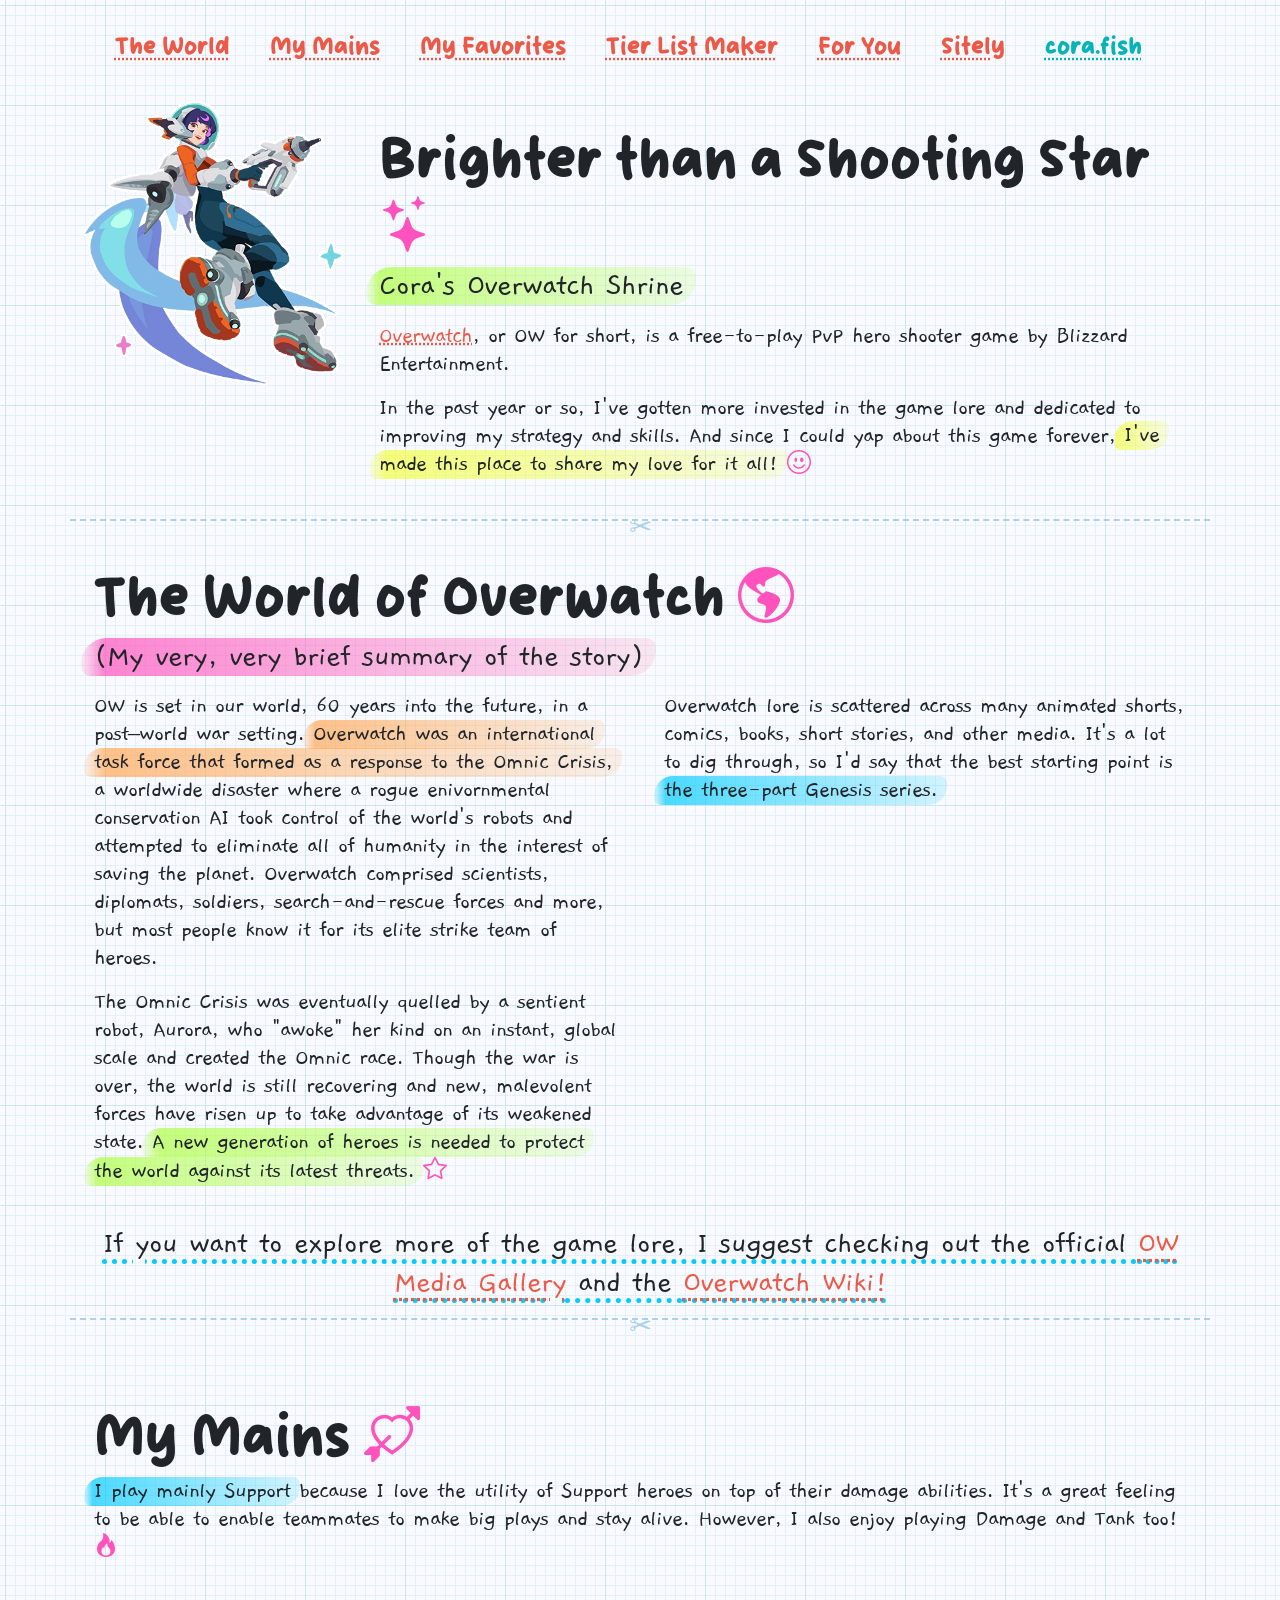
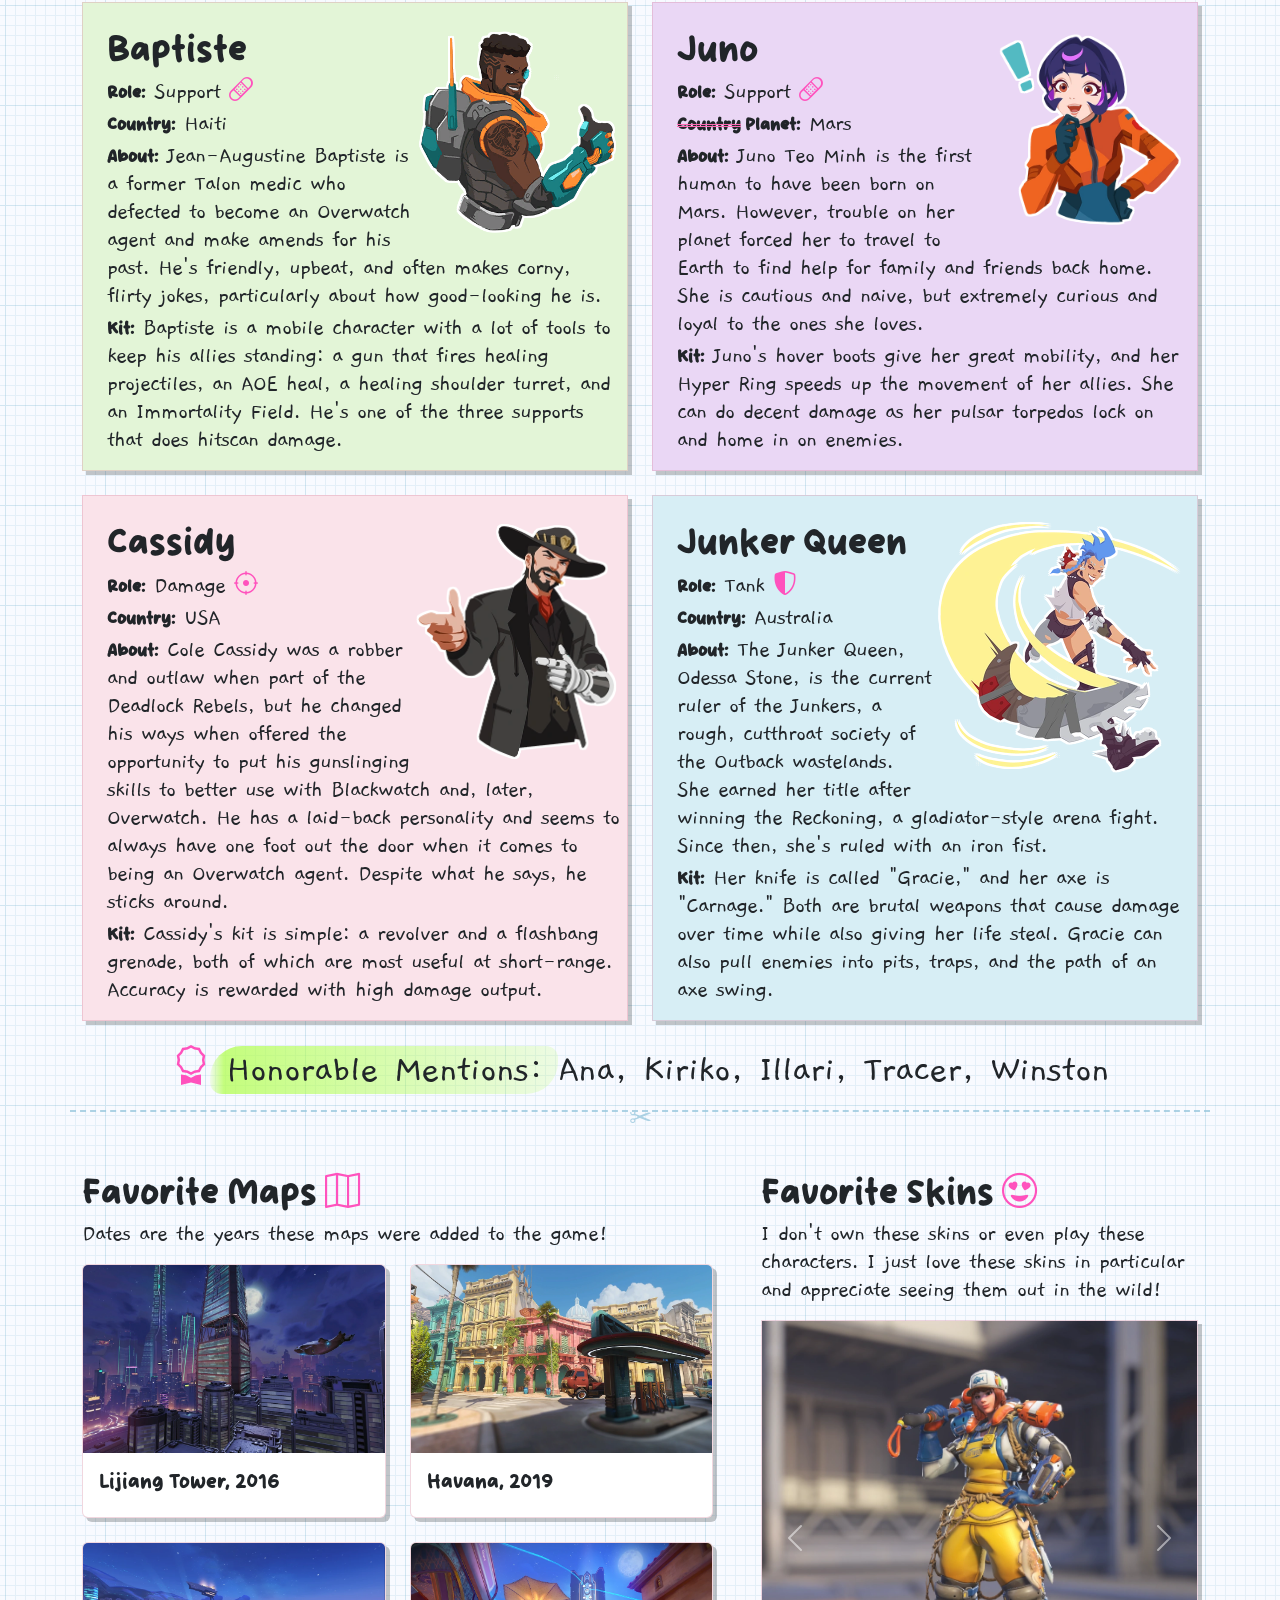
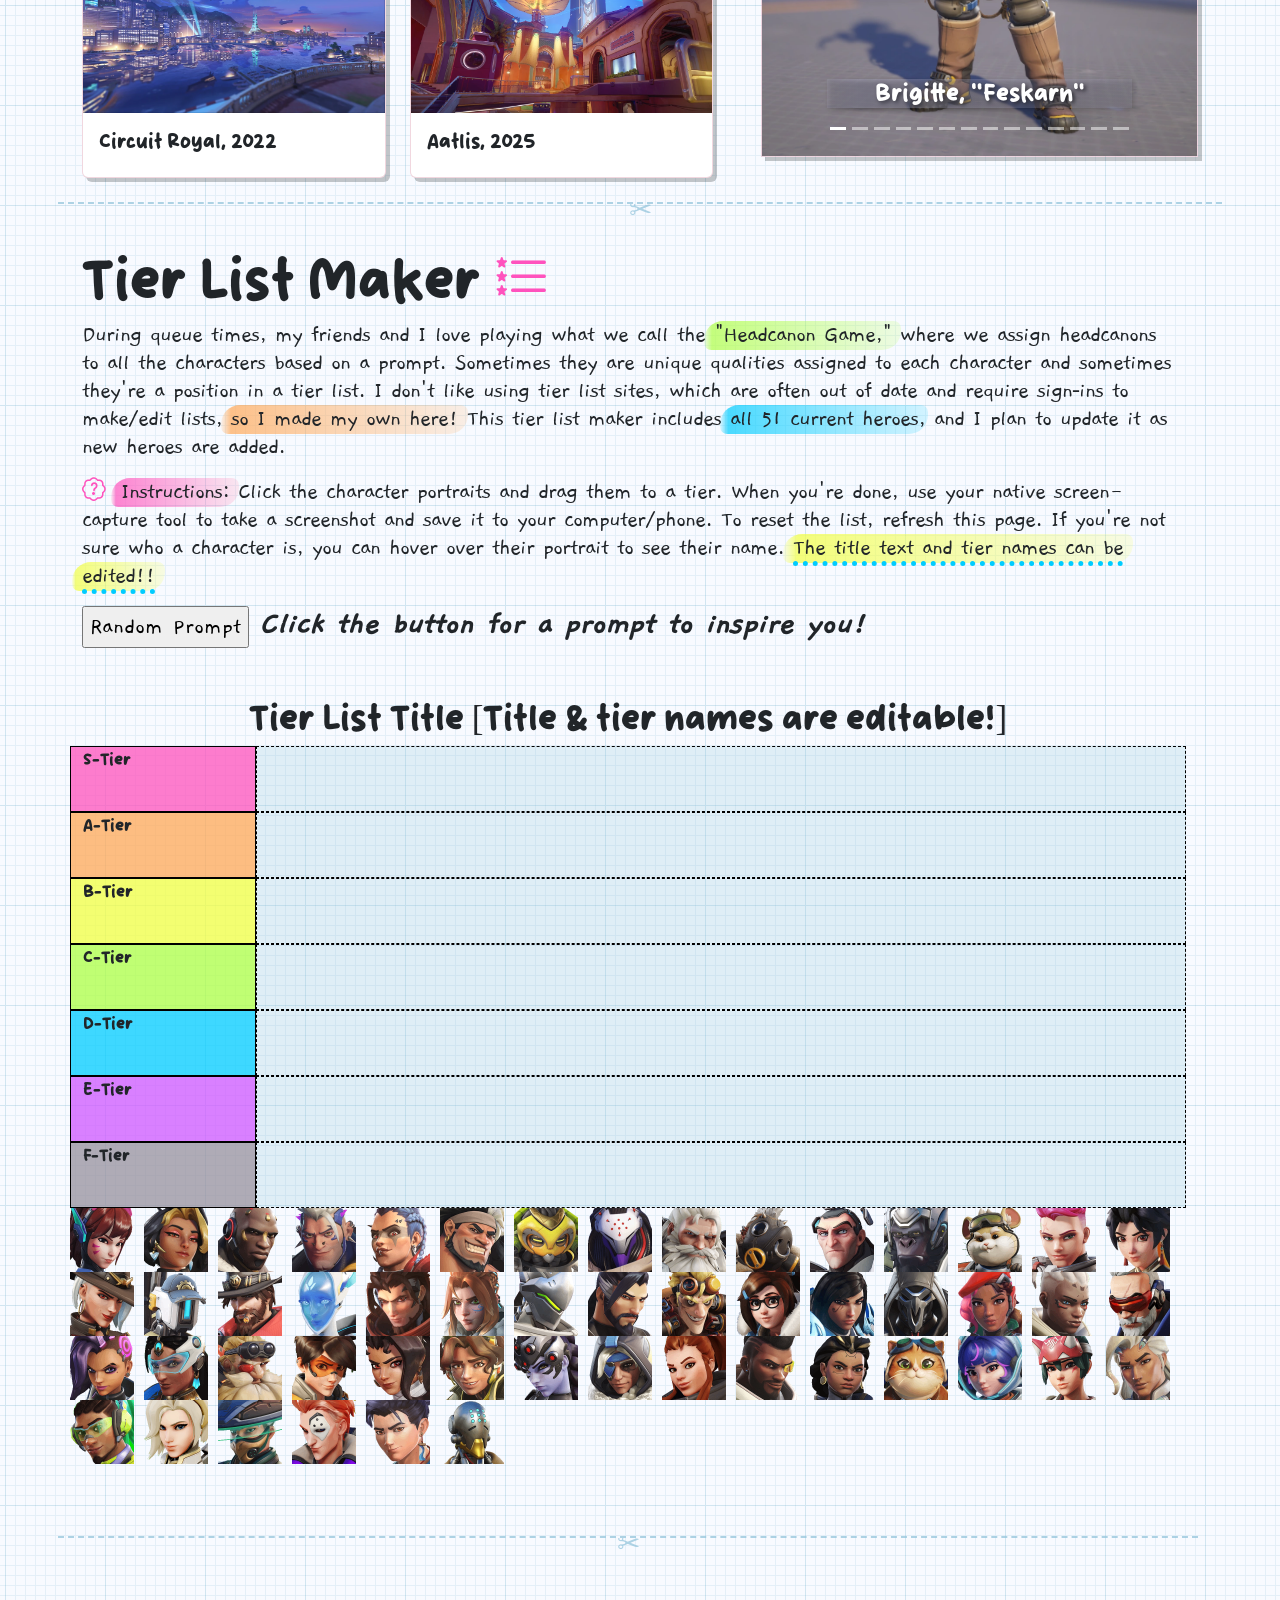
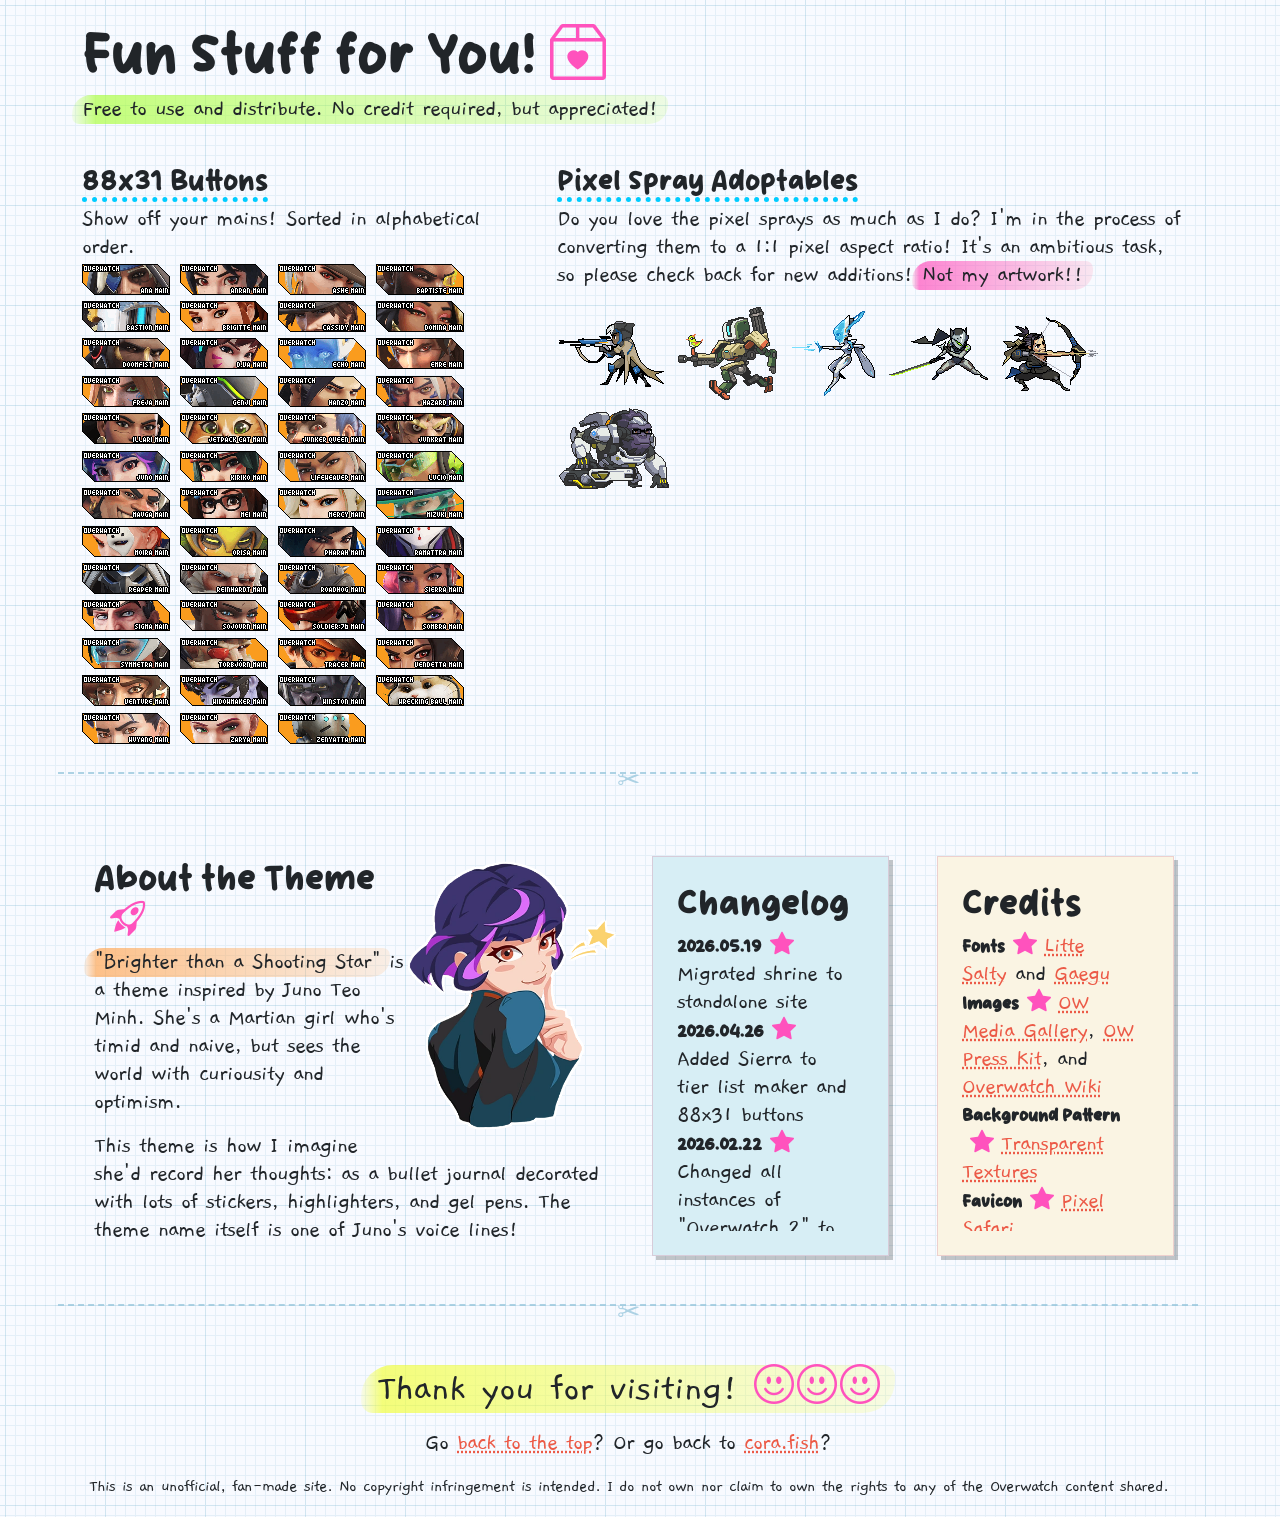
==== public/index.html @ 2030ff84 "connected to NeoCities" ====
<!DOCTYPE html>
<html lang="en" data-bs-theme="light">
  <head>
    <meta charset="UTF-8">
    <meta name="viewport" content="width=device-width, initial-scale=1.0">
    <title>heroes | an overwatch shrine</title>
    <meta property="og:title" content="heroes | an overwatch shrine">
    <meta property="og:type" content="website" />
    <meta property="og:image" content="images\pixelsafari_stars_shooting.gif">
    <meta property="og:url" content="https://heroes.cora.fish">
    <meta property="og:description" content="cora's overwatch shrine">
    <link rel="icon" type="image/x-icon" href="images\pixelsafari_stars_shooting.gif">
    <link href="https://cdn.jsdelivr.net/npm/bootstrap@5.3.8/dist/css/bootstrap.min.css" rel="stylesheet" integrity="sha384-sRIl4kxILFvY47J16cr9ZwB07vP4J8+LH7qKQnuqkuIAvNWLzeN8tE5YBujZqJLB" crossorigin="anonymous">
    <link href="style/style.css" rel="stylesheet">
    <link rel="stylesheet" href="https://cdn.jsdelivr.net/npm/bootstrap-icons@1.13.1/font/bootstrap-icons.min.css">
    <script src="https://cdn.jsdelivr.net/npm/bootstrap@5.0.2/dist/js/bootstrap.bundle.min.js"></script>
  </head>
  <body>
        <div class="container min-vh-100">
            <nav class="navbar navbar-expand-lg mt-3 mb-3">
                <div class="container">
                    <button class="navbar-toggler" type="button" data-bs-toggle="collapse" data-bs-target="#main-menu" aria-controls="main-menu" aria-expanded="false" aria-label="Toggle navigation">
                    <span class="navbar-toggler-icon"></span>
                    </button>
                    <div class="collapse navbar-collapse justify-content-center" id="main-menu">
                    <ul class="navbar-nav">
                        <li class="nav-item">
                        <a class="nav-link h3 me-4 pb-0" href="#world">The World</a>
                        </li>
                        <li class="nav-item">
                        <a class="nav-link h3 me-4 pb-0" href="#mains">My Mains</a>
                        </li>
                        <li class="nav-item">
                        <a class="nav-link h3 me-4 pb-0" href="#favorites">My Favorites</a>
                        </li>
                        <li class="nav-item">
                        <a class="nav-link h3 me-4 pb-0" href="#tierlists">Tier List Maker</a>
                        </li>
                        <li class="nav-item">
                        <a class="nav-link h3 me-4 pb-0" href="#for-you">For You</a>
                        </li>
                        <li class="nav-item">
                        <a class="nav-link h3 me-4 pb-0" href="#sitely">Sitely</a>
                        </li>
                        <li class="nav-item">
                        <a class="nav-link corafish h3 me-4 pb-0" href="https://cora.fish/">cora.fish</a>
                        </li>
                    </ul>
                    </div>
                </div>
            </nav>
            <!--START HEADER-->
<div class="row mt-4" id="home">
    <div class="col-lg-3 mb-4">
        <img src="images/Spray_Juno_Star_Glider.png" class="sticker img-fluid" loading="lazy">
    </div>
    <div class="col-lg-9 p-4">
        <h1>Brighter than a Shooting Star <i class="bi bi-stars"></i></h1>
        <p class="display-5"><mark class="mark-green">Cora's Overwatch Shrine</mark></p>
        <p><a href="https://overwatch.blizzard.com/en-us/">Overwatch</a>, or OW for short, is a free-to-play PvP hero shooter game by Blizzard Entertainment.</p>  
        <p>In the past year or so, I've gotten more invested in the game lore and dedicated to improving my strategy and skills. And since I could yap about this game forever, <mark class="mark-yellow">I've made this place to share my love for it all!</mark> <i class="bi bi-emoji-smile"></i></p>  
    </div>
    <hr class="opacity-75 mb-0">
</div>
<!--END HEADER-->
<!--START WORLDBUILDING-->
<div class="row" id="world">
    <div class="col mt-0 mb-0 ps-4 pe-4">
        <h1>The World of Overwatch <i class="bi bi-globe-americas"></i></h1>
        <p class="display-5"><mark class="mark-pink">(My very, very brief summary of the story)</mark></p>
    </div>
</div>
<div class="row">
    <div class="col-lg-6 mt-0 mb-4 ps-4 pe-4">
        <p>OW is set in our world, 60 years into the future, in a post&ndash;world war setting. <mark class="mark-orange">Overwatch was an international task force that formed as a response to the Omnic Crisis,</mark> a worldwide disaster where a rogue enivornmental conservation AI took control of the world's robots and attempted to eliminate all of humanity in the interest of saving the planet. Overwatch comprised scientists, diplomats, soldiers, search-and-rescue forces and more, but most people know it for its elite strike team of heroes.</p>
        <p>The Omnic Crisis was eventually quelled by a sentient robot, Aurora, who "awoke" her kind on an instant, global scale and created the Omnic race. Though the war is over, the world is still recovering and new, malevolent forces have risen up to take advantage of its weakened state. <mark class="mark-green">A new generation of heroes is needed to protect the world against its latest threats.</mark> <i class="bi bi-star"></i></p>
    </div>
    <div class="col-lg-6 mt-0 mb-4 ps-4 pe-4">
        <p>Overwatch lore is scattered across many animated shorts, comics, books, short stories, and other media. It's a lot to dig through, so I'd say that the best starting point is <mark class="mark-blue">the three-part Genesis series.</mark></p>
        <div class="ratio ratio-16x9">
        <iframe src="https://www.youtube.com/embed/a1rtqzDttrQ?si=wLhhvjJYKk1_24FN" title="YouTube video player" frameborder="0" allow="accelerometer; autoplay; clipboard-write; encrypted-media; gyroscope; picture-in-picture; web-share" referrerpolicy="strict-origin-when-cross-origin" allowfullscreen></iframe>
        </div>
    </div>
    <p class="display-5 text-center"><u>If you want to explore more of the game lore, I suggest checking out the official <a href="https://overwatch.blizzard.com/en-us/media/">OW Media Gallery</a> and the <a href="https://overwatch.fandom.com/wiki/Overwatch_Wiki">Overwatch Wiki!</a></u></p>
    <hr class="opacity-75">
</div>
<!--END WORLDBUILDING-->
<!--START MAINS-->
<div class="row" id="mains">
    <div class="col mt-0 p-4">
        <h1>My Mains <i class="bi bi-arrow-through-heart"></i></h1>
        <p><mark class="mark-blue">I play mainly Support</mark> because I love the utility of Support heroes on top of their damage abilities. It's a great feeling to be able to enable teammates to make big plays and stay alive.  However, I also enjoy playing Damage and Tank too! <i class="bi bi-fire"></i></p>
    </div>
</div>
<div class="row">
    <div class="col-lg-6 mb-4">
        <div class="pt-4 ps-4 pe-2 bg-green papershadow h-100">
            <img src="images/Spray_Baptiste_Hey_There.png" class="sticker w-40 float-end" loading="lazy">
            <h2>Baptiste</h2>
            <p class="mb-1"><b>Role:</b> Support <i class="bi bi-bandaid"></i></p>
            <p class="mb-1"><b>Country:</b> Haiti</p>
            <p class="mb-1"><b>About:</b> Jean-Augustine Baptiste is a former Talon medic who defected to become an Overwatch agent and make amends for his past. He's friendly, upbeat, and often makes corny, flirty jokes, particularly about how good-looking he is.</p>
            <p><b>Kit:</b> Baptiste is a mobile character with a lot of tools to keep his allies standing: a gun that fires healing projectiles, an AOE heal, a healing shoulder turret, and an Immortality Field. He's one of the three supports that does hitscan damage.</p>
        </div>
    </div>
    <div class="col-lg-6 mb-4">
        <div class="pt-4 ps-4 pe-2 bg-purple papershadow h-100">
            <img src="images/Spray_Juno_Discovery.png" class="sticker w-40 float-end" loading="lazy">
            <h2>Juno</h2>
            <p class="mb-1"><b>Role:</b> Support <i class="bi bi-bandaid"></i></p>
            <p class="mb-1"><b><del style="text-decoration-style: double; text-decoration-color: hotpink;">Country</del> Planet:</b> Mars</p>
            <p class="mb-1"><b>About:</b> Juno Teo Minh is the first human to have been born on Mars. However, trouble on her planet forced her to travel to Earth to find help for family and friends back home. She is cautious and naive, but extremely curious and loyal to the ones she loves.</p>
            <p><b>Kit:</b> Juno's hover boots give her great mobility, and her Hyper Ring speeds up the movement of her allies. She can do decent damage as her pulsar torpedos lock on and home in on enemies.</p>
        </div>
    </div>
</div>
<div class="row">
    <div class="col-lg-6 mb-4">
        <div class="pt-4 ps-4 pe-2 bg-pink papershadow h-100">
            <img src="images/Spray_Cassidy_Bang_Bang.png" class="sticker w-40 float-end" loading="lazy">
            <h2>Cassidy</h2>
            <p class="mb-1"><b>Role:</b> Damage <i class="bi bi-crosshair"></i></p>
            <p class="mb-1"><b>Country:</b> USA</p>
            <p class="mb-1"><b>About:</b> Cole Cassidy was a robber and outlaw when part of the Deadlock Rebels, but he changed his ways when offered the opportunity to put his gunslinging skills to better use with Blackwatch and, later, Overwatch. He has a laid-back personality and seems to always have one foot out the door when it comes to being an Overwatch agent. Despite what he says, he sticks around.</p>
            <p><b>Kit:</b> Cassidy's kit is simple: a revolver and a flashbang grenade, both of which are most useful at short-range. Accuracy is rewarded with high damage output.</p>
        </div>
    </div>
    <div class="col-lg-6 mb-4">
        <div class="pt-4 ps-4 pe-2 bg-blue papershadow h-100">
            <img src="images/Spray_Junker_Queen_Jagged_Blade.png" class="sticker w-50 float-end" loading="lazy">
            <h2>Junker Queen</h2>
            <p class="mb-1"><b>Role:</b> Tank <i class="bi bi-shield-shaded"></i></p>
            <p class="mb-1"><b>Country:</b> Australia</p>
            <p class="mb-1"><b>About:</b> The Junker Queen, Odessa Stone, is the current ruler of the Junkers, a rough, cutthroat society of the Outback wastelands. She earned her title after winning the Reckoning, a gladiator-style arena fight. Since then, she's ruled with an iron fist.</p>
            <p><b>Kit:</b> Her knife is called "Gracie," and her axe is "Carnage." Both are brutal weapons that cause damage over time while also giving her life steal. Gracie can also pull enemies into pits, traps, and the path of an axe swing.</p>
        </div>
    </div>
</div>
<div class="row">
    <p class="display-4 text-center"><i class="bi bi-award pe-3"></i><mark class="mark-green">Honorable Mentions:</mark> Ana, Kiriko, Illari, Tracer, Winston</p>
    <hr class="opacity-75">
</div>
<!--END MAINS-->
<!--START FAVORITES-->
<div class="row gx-5" id="favorites">
    <div class="col-lg-7 mb-4">
        <h2>Favorite Maps <i class="bi bi-map"></i></h2>
        <p>Dates are the years these maps were added to the game!</p>
        <div class="row row-cols-1 row-cols-md-2 g-4">
            <div class="col">
                <div class="card papershadow">
                <img src="images/Maps_Lijiang_Tower.webp" class="card-img-top" alt="Loading screen for Midtown map" loading="lazy">
                <div class="card-body">
                    <h5 class="card-title">Lijiang Tower, 2016</h5>
                </div>
                </div>
            </div>
            <div class="col">
                <div class="card papershadow">
                <img src="images/Maps_Havana.webp" class="card-img-top" alt="Loading screen for Havana map" loading="lazy">
                <div class="card-body">
                    <h5 class="card-title">Havana, 2019</h5>
                </div>
                </div>
            </div>
            <div class="col">
                <div class="card papershadow">
                <img src="images/Maps_Circuit_Royal.webp" class="card-img-top" alt="Loading screen for Circuit Royale map" loading="lazy">
                <div class="card-body">
                    <h5 class="card-title">Circuit Royal, 2022</h5>
                </div>
                </div>
            </div>
            <div class="col">
                <div class="card papershadow">
                <img src="images/Maps_Aatlis.webp" class="card-img-top" alt="Loading screen for Aatlis map" loading="lazy">
                <div class="card-body">
                    <h5 class="card-title">Aatlis, 2025</h5>
                </div>
                </div>
            </div>
        </div>
    </div>
    <div class="col-lg-5 mb-4">
        <h2>Favorite Skins <i class="bi bi-emoji-heart-eyes"></i></h2>
        <p>I don't own these skins or even play these characters. I just love these skins in particular and appreciate seeing them out in the wild!
        <div id="carouselExampleCaptions" class="carousel slide">
        <div class="carousel-indicators">
            <button type="button" data-bs-target="#carouselExampleCaptions" data-bs-slide-to="0" class="active" aria-current="true" aria-label="Slide 1"></button>
            <button type="button" data-bs-target="#carouselExampleCaptions" data-bs-slide-to="1" aria-label="Slide 2"></button>
            <button type="button" data-bs-target="#carouselExampleCaptions" data-bs-slide-to="2" aria-label="Slide 3"></button>
            <button type="button" data-bs-target="#carouselExampleCaptions" data-bs-slide-to="3" aria-label="Slide 4"></button>
            <button type="button" data-bs-target="#carouselExampleCaptions" data-bs-slide-to="4" aria-label="Slide 5"></button>
            <button type="button" data-bs-target="#carouselExampleCaptions" data-bs-slide-to="5" aria-label="Slide 6"></button>
            <button type="button" data-bs-target="#carouselExampleCaptions" data-bs-slide-to="6" aria-label="Slide 7"></button>
            <button type="button" data-bs-target="#carouselExampleCaptions" data-bs-slide-to="7" aria-label="Slide 8"></button>
            <button type="button" data-bs-target="#carouselExampleCaptions" data-bs-slide-to="8" aria-label="Slide 9"></button>
            <button type="button" data-bs-target="#carouselExampleCaptions" data-bs-slide-to="9" aria-label="Slide 10"></button>
            <button type="button" data-bs-target="#carouselExampleCaptions" data-bs-slide-to="10" aria-label="Slide 11"></button>
            <button type="button" data-bs-target="#carouselExampleCaptions" data-bs-slide-to="11" aria-label="Slide 12"></button>
            <button type="button" data-bs-target="#carouselExampleCaptions" data-bs-slide-to="12" aria-label="Slide 13"></button>
            <button type="button" data-bs-target="#carouselExampleCaptions" data-bs-slide-to="13" aria-label="Slide 14"></button>
        </div>
            <div class="carousel-inner">
                <div class="carousel-item active">
                <img src="images/Skin_Brigitte_Feskarn.webp" class="d-block w-100" loading="lazy">
                    <div class="carousel-caption d-none d-md-block">
                        <h4 class="tape text-shadow">Brigitte, "Feskarn"</h4>
                    </div>
                </div>
                <div class="carousel-item">
                    <img src="images/Skin_Mei_Cloudy_Day.webp" class="d-block w-100" loading="lazy">
                    <div class="carousel-caption d-none d-md-block">
                        <h4 class="tape text-shadow">Mei, "Cloudy Day"</h4>
                    </div>
                </div>
                <div class="carousel-item">
                    <img src="images/Skin_Ashe_Raijin.webp" class="d-block w-100" loading="lazy">
                    <div class="carousel-caption d-none d-md-block">
                        <h4 class="tape text-shadow">Ashe, "Raijin"</h4>
                    </div>
                </div>
                <div class="carousel-item">
                <img src="images/Skin_Baptiste_Funky.webp" class="d-block w-100" loading="lazy">
                    <div class="carousel-caption d-none d-md-block">
                        <h4 class="tape text-shadow">Baptiste, "Funky"</h4>
                    </div>
                </div>
                <div class="carousel-item">
                <img src="images/Skin_Hanzo_Kyogisha.webp" class="d-block w-100" loading="lazy">
                    <div class="carousel-caption d-none d-md-block">
                        <h4 class="tape text-shadow">Hanzo, "Kyogisha"</h4>
                    </div>
                </div>
                <div class="carousel-item">
                <img src="images/Skin_Bastion_Brick.webp" class="d-block w-100" loading="lazy">
                    <div class="carousel-caption d-none d-md-block">
                        <h4 class="tape text-shadow">Bastion, "Brick"</h4>
                    </div>
                </div>
                <div class="carousel-item">
                <img src="images/Skin_Junker_Queen_Mob_Boss.webp" class="d-block w-100" loading="lazy">
                    <div class="carousel-caption d-none d-md-block">
                        <h4 class="tape text-shadow">Junker Queen, "Mob Boss"</h4>
                    </div>
                </div>
                <div class="carousel-item">
                <img src="images/Skin_Doomfist_Funky.webp" class="d-block w-100" loading="lazy">
                    <div class="carousel-caption d-none d-md-block">
                        <h4 class="tape text-shadow">Doomfist, "Funky"</h4>
                    </div>
                </div>
                <div class="carousel-item">
                <img src="images/Skin_Moira_Glam.webp" class="d-block w-100" loading="lazy">
                    <div class="carousel-caption d-none d-md-block">
                        <h4 class="tape text-shadow">Moira, "Glam"</h4>
                    </div>
                </div>
                <div class="carousel-item">
                <img src="images/Skin_Orisa_Rubber_Ducky.webp" class="d-block w-100" loading="lazy">
                    <div class="carousel-caption d-none d-md-block">
                        <h4 class="tape text-shadow">Orisa, "Rubber Ducky"</h4>
                    </div>
                </div>
                <div class="carousel-item">
                <img src="images/Skin_Sombra_Ninja.webp" class="d-block w-100" loading="lazy">
                    <div class="carousel-caption d-none d-md-block">
                        <h4 class="tape text-shadow">Sombra, "Ninja"</h4>
                    </div>
                </div>
                <div class="carousel-item">
                <img src="images/Skin_Symmetra_Mermaid.webp" class="d-block w-100" loading="lazy">
                    <div class="carousel-caption d-none d-md-block">
                        <h4 class="tape text-shadow">Symmetra, "Mermaid"</h4>
                    </div>
                </div>
                <div class="carousel-item">
                <img src="images/Skin_Wrecking_Ball_Crustacean.webp" class="d-block w-100" loading="lazy">
                    <div class="carousel-caption d-none d-md-block">
                        <h4 class="tape text-shadow">Wrecking Ball, "Crustacean"</h4>
                    </div>
                </div>
                <div class="carousel-item">
                <img src="images/Skin_Tracer_Comic_Book.webp" class="d-block w-100" loading="lazy">
                    <div class="carousel-caption d-none d-md-block">
                        <h4 class="tape text-shadow">Tracer, "Comic Book"</h4>
                    </div>
                </div>
            </div>
            <button class="carousel-control-prev" type="button" data-bs-target="#carouselExampleCaptions" data-bs-slide="prev">
                <span class="carousel-control-prev-icon" aria-hidden="true"></span>
                <span class="visually-hidden">Previous</span>
            </button>
            <button class="carousel-control-next" type="button" data-bs-target="#carouselExampleCaptions" data-bs-slide="next">
                <span class="carousel-control-next-icon" aria-hidden="true"></span>
                <span class="visually-hidden">Next</span>
            </button>
            </div>
    </div>
<hr class="opacity-75 mb-0">
<!--END FAVORITES-->
<!--START TIER LISTS-->
<div class="row" id="tierlists">
    <div class="col mt-0 mb-4 ps-4 pe-4">
        <h1>Tier List Maker <i class="bi bi-list-stars"></i></h1>
        <p>During queue times, my friends and I love playing what we call the <mark class="mark-green">"Headcanon Game,"</mark> where we assign headcanons to all the characters based on a prompt. Sometimes they are unique qualities assigned to each character and sometimes they're a position in a tier list. I don't like using tier list sites, which are often out of date and require sign&#8209;ins to make/edit lists, <mark class="mark-orange">so I made my own here!</mark> This tier list maker includes <mark class="mark-blue">all 51 current heroes</mark>, and I plan to update it as new heroes are added.</p>
        <p><i class="bi bi-patch-question pe-3"></i><mark class="mark-pink">Instructions:</mark> Click the character portraits and drag them to a tier. When you're done, use your native screen-capture tool to take a screenshot and save it to your computer/phone. To reset the list, refresh this page. If you're not sure who a character is, you can hover over their portrait to see their name. <mark class="mark-yellow"><u>The title text and tier names can be edited!!</u></mark></p>
        <input type="button" id="btnPrompt" value="Random Prompt" onclick="GetValue();"/> <span class="display-5 fst-italic fw-bold" id="prompt">Click the button for a prompt to inspire you!</span>
        <script>
            function GetValue()
            {
                var myarray= new Array("Best Ultimate Abilities","Most Fun to Play","Least Fun to Play Against","Steepness of Learning Curve","Most Pleasant on a First Date","Most Enjoyable to Sit Next to on an Airplane","Level of Mario Kart Skill","How Well They Handle Spicy Food","Level of Cooking Skill","Level of Skill with Technology","Most Capable of Assembling IKEA Furniture","Amount of Thought Put into Your Birthday Gift","How Good of a Driver They Are","Where They Sit in the Car During a Road Trip","How Good of a Roommate They Would Be", "What Type of Bender Would They Be (i.e., in the Avatar: The Last Airbender universe)?");
                var random = myarray[Math.floor(Math.random() * myarray.length)];
            document.getElementById("prompt").innerHTML=random;
            }
        </script>
            <h2 class="text-center mt-5" contenteditable="true">Tier List Title [Title &amp; tier names are editable!]</h2>
            <div class="row">
                <div class="col-2 text-break tier-rank letter s" contenteditable="true">S-Tier<br></div>
                <div class="col tierlist" ondrop="drop(event)" ondragover="allowDrop(event)"></div>
            </div>
            <div class="row">
                <div class="col-2 text-break tier-rank letter a" contenteditable="true">A-Tier<br></div>
                <div class="col tierlist" ondrop="drop(event)" ondragover="allowDrop(event)"></div>
            </div>
            <div class="row">
                <div class="col-2 text-break tier-rank letter b" contenteditable="true">B-Tier<br></div>
                <div class="col tierlist" ondrop="drop(event)" ondragover="allowDrop(event)"></div>
            </div>
            <div class="row">
                <div class="col-2 text-break tier-rank letter c" contenteditable="true">C-Tier<br></div>
                <div class="col tierlist" ondrop="drop(event)" ondragover="allowDrop(event)"></div>
            </div>
            <div class="row">
                <div class="col-2 text-break tier-rank letter d" contenteditable="true">D-Tier<br></div>
                <div class="col tierlist" ondrop="drop(event)" ondragover="allowDrop(event)"></div>
            </div>
            <div class="row">
                <div class="col-2 text-break tier-rank letter e" contenteditable="true">E-Tier<br></div>
                <div class="col tierlist" ondrop="drop(event)" ondragover="allowDrop(event)"></div>
            </div>
            <div class="row">
                <div class="col-2 text-break tier-rank letter f" contenteditable="true">F-Tier<br></div>
                <div class="col tierlist" ondrop="drop(event)" ondragover="allowDrop(event)"></div>
            </div>
            <div class="row">
                <div class="col deposit p-0" ondrop="drop(event)" ondragover="allowDrop(event)">
                        <img id="tier-Dva" src="images/Icon-D.Va.gif" title="D.Va" draggable="true" ondragstart="drag(event)" height="64px" loading="lazy">
                        <img id="tier-Domina" src="images/Icon-Domina-fix.gif" title="Domina" draggable="true" ondragstart="drag(event)" height="64px" loading="lazy">
                        <img id="tier-Doom" src="images/Icon-Doomfist.gif" title="Doomfist" draggable="true" ondragstart="drag(event)" height="64px" loading="lazy">
                        <img id="tier-Hazard" src="images/Icon-Hazard.gif" title="Hazard" draggable="true" ondragstart="drag(event)" height="64px" loading="lazy">
                        <img id="tier-JQ" src="images/Icon-Junker_Queen.gif" title="Junker Queen" draggable="true" ondragstart="drag(event)" height="64px" loading="lazy">
                        <img id="tier-Mauga" src="images/Icon-Mauga.gif"  title="Mauga" draggable="true" ondragstart="drag(event)" height="64px" loading="lazy">
                        <img id="tier-Orisa" src="images/Icon-Orisa.gif" title="Orisa" draggable="true" ondragstart="drag(event)" height="64px" loading="lazy">
                        <img id="tier-Ramattra" src="images/Icon-Ramattra.gif" title="Ramattra" draggable="true" ondragstart="drag(event)" height="64px" loading="lazy">
                        <img id="tier-Rein" src="images/Icon-Reinhardt.gif" title="Reinhardt" draggable="true" ondragstart="drag(event)" height="64px" loading="lazy">
                        <img id="tier-Roadhog" src="images/Icon-Roadhog.gif" title="Roadhog" draggable="true" ondragstart="drag(event)" height="64px" loading="lazy">
                        <img id="tier-Sigma" src="images/Icon-Sigma.gif" title="Sigma" draggable="true" ondragstart="drag(event)" height="64px" loading="lazy">
                        <img id="tier-Winston" src="images/Icon-Winston.gif" title="Winston" draggable="true" ondragstart="drag(event)" height="64px" loading="lazy">
                        <img id="tier-Wreckingball" src="images/Icon-Wrecking_Ball.gif" title="Wrecking Ball" draggable="true" ondragstart="drag(event)" height="64px" loading="lazy">
                        <img id="tier-Zarya" src="images/Icon-Zarya.gif" title="Zarya" draggable="true" ondragstart="drag(event)" height="64px" loading="lazy">
                        <img id="tier-Anran" src="images/Icon-Anran-fix.gif" title="Anran" draggable="true" ondragstart="drag(event)" height="64px" loading="lazy">
                        <img id="tier-Ashe" src="images/Icon-Ashe.gif" title="Ashe" draggable="true" ondragstart="drag(event)" height="64px" loading="lazy">
                        <img id="tier-Bastion" src="images/Icon-Bastion.gif" title="Bastion" draggable="true" ondragstart="drag(event)" height="64px" loading="lazy">
                        <img id="tier-Cassidy" src="images/Icon-Cassidy.gif" title="Cassidy" draggable="true" ondragstart="drag(event)" height="64px" loading="lazy">
                        <img id="tier-Echo" src="images/Icon-Echo.gif" title="Echo" draggable="true" ondragstart="drag(event)" height="64px" loading="lazy">
                        <img id="tier-Emre" src="images/Icon-Emre.gif" title="Emre" draggable="true" ondragstart="drag(event)" height="64px" loading="lazy">
                        <img id="tier-Freja" src="images/Icon-Freja.gif" title="Freja" draggable="true" ondragstart="drag(event)" height="64px" loading="lazy">
                        <img id="tier-Genji" src="images/Icon-Genji.gif" title="Genji" draggable="true" ondragstart="drag(event)" height="64px" loading="lazy">
                        <img id="tier-Hanzo" src="images/Icon-Hanzo.gif" title="Hanzo" draggable="true" ondragstart="drag(event)" height="64px" loading="lazy">
                        <img id="tier-Junkrat" src="images/Icon-Junkrat.gif" title="Junkrat" draggable="true" ondragstart="drag(event)" height="64px" loading="lazy">
                        <img id="tier-Mei" src="images/Icon-Mei.gif" title="Mei" draggable="true" ondragstart="drag(event)" height="64px" loading="lazy">
                        <img id="tier-Pharah" src="images/Icon-Pharah.gif" title="Pharah" draggable="true" ondragstart="drag(event)" height="64px" loading="lazy">
                        <img id="tier-Reaper" src="images/Icon-Reaper.gif" title="Reaper" draggable="true" ondragstart="drag(event)" height="64px" loading="lazy">
                        <img id="tier-Sierra" src="images/Icon-Sierra.gif" title="Sierra" draggable="true" ondragstart="drag(event)" height="64px" loading="lazy">
                        <img id="tier-Sojourn" src="images/Icon-Sojourn.gif" title="Sojourn" draggable="true" ondragstart="drag(event)" height="64px" loading="lazy">
                        <img id="tier-76" src="images/Icon-Soldier_76.gif" title="Soldier 76" draggable="true" ondragstart="drag(event)" height="64px" loading="lazy">
                        <img id="tier-Sombra" src="images/Icon-Sombra.gif" title="Sombra" draggable="true" ondragstart="drag(event)" height="64px" loading="lazy">
                        <img id="tier-Sym" src="images/Icon-Symmetra.gif" title="Symmetra" draggable="true" ondragstart="drag(event)" height="64px" loading="lazy">
                        <img id="tier-Torb" src="images/Icon-Torbjorn.gif" title="Torbj&ouml;rn" draggable="true" ondragstart="drag(event)" height="64px" loading="lazy">
                        <img id="tier-Tracer" src="images/Icon-Tracer.gif" title="Tracer" draggable="true" ondragstart="drag(event)" height="64px" loading="lazy">
                        <img id="tier-Vendetta" src="images/Icon-Vendetta.gif" title="Vendetta" draggable="true" ondragstart="drag(event)" height="64px" loading="lazy">
                        <img id="tier-Venture" src="images/Icon-Venture.gif" title="Venture" draggable="true" ondragstart="drag(event)" height="64px" loading="lazy">
                        <img id="tier-Widowmaker" src="images/Icon-Widowmaker.gif" title="Widowmaker" draggable="true" ondragstart="drag(event)" height="64px" loading="lazy">
                        <img id="tier-Ana" src="images/Icon-Ana.gif" title="Ana" draggable="true" ondragstart="drag(event)" height="64px" loading="lazy">
                        <img id="tier-Brig" src="images/Icon-Brigitte.gif" title="Brigitte" draggable="true" ondragstart="drag(event)" height="64px" loading="lazy">
                        <img id="tier-Bap" src="images/Icon-Baptiste.gif" title="Baptiste" draggable="true" ondragstart="drag(event)" height="64px" loading="lazy">
                        <img id="tier-Illari" src="images/Icon-Illari.gif" title="Illari" draggable="true" ondragstart="drag(event)" height="64px" loading="lazy">
                        <img id="tier-JetpackCat" src="images/Icon-Jetpack_Cat.gif" title="Jetpack Cat" draggable="true" ondragstart="drag(event)" height="64px" loading="lazy">
                        <img id="tier-Juno" src="images/Icon-Juno.gif" title="Juno" draggable="true" ondragstart="drag(event)" height="64px" loading="lazy">
                        <img id="tier-Kiriko" src="images/Icon-Kiriko.gif" title="Kiriko" draggable="true" ondragstart="drag(event)" height="64px" loading="lazy">
                        <img id="tier-LW" src="images/Icon-Lifeweaver.gif" title="Lifeweaver" draggable="true" ondragstart="drag(event)" height="64px" loading="lazy">
                        <img id="tier-Lucio" src="images/Icon-Lucio.gif" title="Lucio" draggable="true" ondragstart="drag(event)" height="64px" loading="lazy">
                        <img id="tier-Mercy" src="images/Icon-Mercy.gif" title="Mercy" draggable="true" ondragstart="drag(event)" height="64px" loading="lazy">
                        <img id="tier-Mizuki" src="images/Icon-Mizuki.gif" title="Mizuki" draggable="true" ondragstart="drag(event)" height="64px" loading="lazy">
                        <img id="tier-Moira" src="images/Icon-Moira.gif" title="Moira" draggable="true" ondragstart="drag(event)" height="64px" loading="lazy">
                        <img id="tier-Wuyang" src="images/Icon-Wuyang.gif" title="Wuyang" draggable="true" ondragstart="drag(event)" height="64px" loading="lazy">
                        <img id="tier-Zen" src="images/Icon-Zenyatta.gif" title="Zenyatta" draggable="true" ondragstart="drag(event)" height="64px" loading="lazy">
                    </div>
            </div>
	<script>
		function allowDrop(ev) {
			ev.preventDefault();
		}
		function drag(ev) {
			ev.dataTransfer.setData("text", ev.target.id);
		}
		function drop(ev) {
			ev.preventDefault();
			var data = ev.dataTransfer.getData("text");
			var target = ev.target;
			// Only append the dragged element if the target is the intended container
			if (target.classList.contains('tierlist') || target.classList.contains('deposit')) {
				target.appendChild(document.getElementById(data));
			}
		}
    </script>
</div>
    <hr class="opacity-75 mt-5">
</div>
<!--END TIER LISTS-->
<!--START FOR YOU-->
<div class="row" id="for-you">
    <div class="col mt-0 p-4">
        <h1>Fun Stuff for You! <i class="bi bi-box2-heart"></i></h1>
        <p><mark class="mark-green">Free to use and distribute. No credit required, but appreciated!</mark></p>
    </div>
</div>
<div class="row">
    <div class="col-lg-5 mb-4 ps-4">
        <h3><u>88x31 Buttons</u></h3>
        <p class="mb-0">Show off your mains! Sorted in alphabetical order.</p>
        <img src="images\88x31_OW_Main_Ana.gif" alt="Ana 88x31 button" class="mb-1" loading="lazy">
        <img src="images\88x31_OW_Main_Anran.gif" alt="Anran 88x31 button" class="mb-1" loading="lazy">
        <img src="images\88x31_OW_Main_Ashe.gif" alt="Ashe 88x31 button" class="mb-1" loading="lazy">
        <img src="images\88x31_OW_Main_Baptiste.gif" alt="Baptiste 88x31 button" class="mb-1" loading="lazy">
        <img src="images\88x31_OW_Main_Bastion.gif" alt="Bastion 88x31 button" class="mb-1" loading="lazy">
        <img src="images\88x31_OW_Main_Brigitte.gif" alt="Brigitte 88x31 button" class="mb-1" loading="lazy">
        <img src="images\88x31_OW_Main_Cassidy.gif" alt="Cassidy 88x31 button" class="mb-1" loading="lazy">
        <img src="images\88x31_OW_Main_Domina.gif" alt="Domina 88x31 button" class="mb-1" loading="lazy">
        <img src="images\88x31_OW_Main_Doomfist.gif" alt="Doomfist 88x31 button" class="mb-1" loading="lazy">
        <img src="images\88x31_OW_Main_Dva.gif" alt="Dva 88x31 button" class="mb-1" loading="lazy">
        <img src="images\88x31_OW_Main_Echo.gif" alt="Echo 88x31 button" class="mb-1" loading="lazy">
        <img src="images\88x31_OW_Main_Emre.gif" alt="Emre 88x31 button" class="mb-1" loading="lazy">
        <img src="images\88x31_OW_Main_Freja.gif" alt="Freja 88x31 button" class="mb-1" loading="lazy">
        <img src="images\88x31_OW_Main_Genji.gif" alt="Genji 88x31 button" class="mb-1" loading="lazy">
        <img src="images\88x31_OW_Main_Hanzo.gif" alt="Hanzo 88x31 button" class="mb-1" loading="lazy">
        <img src="images\88x31_OW_Main_Hazard.gif" alt="Hazard 88x31 button" class="mb-1" loading="lazy">
        <img src="images\88x31_OW_Main_Illari.gif" alt="Illari 88x31 button" class="mb-1" loading="lazy">
        <img src="images\88x31_OW_Main_JetpackCat.gif" alt="Jetpack Cat 88x31 button" class="mb-1" loading="lazy">
        <img src="images\88x31_OW_Main_JunkerQueen.gif" alt="Junker Queen 88x31 button" class="mb-1" loading="lazy">
        <img src="images\88x31_OW_Main_Junkrat.gif" alt="Junkrat 88x31 button" class="mb-1" loading="lazy">
        <img src="images\88x31_OW_Main_Juno.gif" alt="Juno 88x31 button" class="mb-1" loading="lazy">
        <img src="images\88x31_OW_Main_Kiriko.gif" alt="Kiriko 88x31 button" class="mb-1" loading="lazy">
        <img src="images\88x31_OW_Main_Lifeweaver.gif" alt="Lifeweaver 88x31 button" class="mb-1" loading="lazy">
        <img src="images\88x31_OW_Main_Lucio.gif" alt="Lucio 88x31 button" class="mb-1" loading="lazy">
        <img src="images\88x31_OW_Main_Mauga.gif" alt="Mauga 88x31 button" class="mb-1" loading="lazy">
        <img src="images\88x31_OW_Main_Mei.gif" alt="Mei 88x31 button" class="mb-1" loading="lazy">
        <img src="images\88x31_OW_Main_Mercy.gif" alt="Mercy 88x31 button" class="mb-1" loading="lazy">
        <img src="images\88x31_OW_Main_Mizuki.gif" alt="Mizuki 88x31 button" class="mb-1" loading="lazy">
        <img src="images\88x31_OW_Main_Moira.gif" alt="Moira 88x31 button" class="mb-1" loading="lazy">
        <img src="images\88x31_OW_Main_Orisa.gif" alt="Orisa 88x31 button" class="mb-1" loading="lazy">
        <img src="images\88x31_OW_Main_Pharah.gif" alt="Pharah 88x31 button" class="mb-1" loading="lazy">
        <img src="images\88x31_OW_Main_Ramattra.gif" alt="Ramattra 88x31 button" class="mb-1" loading="lazy">
        <img src="images\88x31_OW_Main_Reaper.gif" alt="Reaper 88x31 button" class="mb-1" loading="lazy">
        <img src="images\88x31_OW_Main_Reinhardt.gif" alt="Reinhardt 88x31 button" class="mb-1" loading="lazy">
        <img src="images\88x31_OW_Main_Roadhog.gif" alt="Roadhog 88x31 button" class="mb-1" loading="lazy">
        <img src="images\88x31_OW_Main_Sierra.gif" alt="Sierra 88x31 button" class="mb-1" loading="lazy">
        <img src="images\88x31_OW_Main_Sigma.gif" alt="Sigma 88x31 button" class="mb-1" loading="lazy">
        <img src="images\88x31_OW_Main_Sojourn.gif" alt="Sojourn 88x31 button" class="mb-1" loading="lazy">
        <img src="images\88x31_OW_Main_Soldier76.gif" alt="Soldier 76 88x31 button" class="mb-1" loading="lazy">
        <img src="images\88x31_OW_Main_Sombra.gif" alt="Sombra 88x31 button" class="mb-1" loading="lazy">
        <img src="images\88x31_OW_Main_Symmetra.gif" alt="Symmetra 88x31 button" class="mb-1" loading="lazy">
        <img src="images\88x31_OW_Main_Torbjorn.gif" alt="Torbjorn 88x31 button" class="mb-1" loading="lazy">
        <img src="images\88x31_OW_Main_Tracer.gif" alt="Tracer 88x31 button" class="mb-1" loading="lazy">
        <img src="images\88x31_OW_Main_Vendetta.gif" alt="Vendetta 88x31 button" class="mb-1" loading="lazy">
        <img src="images\88x31_OW_Main_Venture.gif" alt="Venture 88x31 button" class="mb-1" loading="lazy">
        <img src="images\88x31_OW_Main_Widowmaker.gif" alt="Widowmaker 88x31 button" class="mb-1" loading="lazy">
        <img src="images\88x31_OW_Main_Winston.gif" alt="Winston 88x31 button" class="mb-1" loading="lazy">
        <img src="images\88x31_OW_Main_WreckingBall.gif" alt="Wrecking Ball 88x31 button" class="mb-1" loading="lazy">
        <img src="images\88x31_OW_Main_Wuyang.gif" alt="Wuyang 88x31 button" class="mb-1" loading="lazy">
        <img src="images\88x31_OW_Main_Zarya.gif" alt="Zarya 88x31 button" class="mb-1" loading="lazy">
        <img src="images\88x31_OW_Main_Zenyatta.gif" alt="Zenyatta 88x31 button" class="mb-1" loading="lazy">
    </div>
    <div class="col-lg-7 mb-4 ps-4">
        <h3><u>Pixel Spray Adoptables</u></h3>
        <p class="mb-3">Do you love the pixel sprays as much as I do? I'm in the process of converting them to a 1:1 pixel aspect ratio! It's an ambitious task, so please check back for new additions! <mark class="mark-pink">Not my artwork!!</mark></p>
        <img src="images/Pixel_Spray_Ana.gif" class="mb-1" loading="lazy">
        <img src="images/Pixel_Spray_Bastion.gif" class="mb-1" loading="lazy">
        <img src="images/Pixel_Spray_Echo.gif" class="mb-1" loading="lazy">
        <img src="images/Pixel_Spray_Genji.gif" class="mb-1" loading="lazy">
        <img src="images/Pixel_Spray_Hanzo.gif" class="mb-1" loading="lazy">
        <img src="images/Pixel_Spray_Winston.gif" class="mb-1" loading="lazy">
    </div>
    <hr class="opacity-75">
</div>
<!--END FOR YOU-->
<!--START SITELY-->
<div class="row" id="sitely">
    <div class="col-lg-6 mb-4">
        <div class="ps-4 pt-4">
            <img src="images/Spray_Juno_Star_Girl.png" class="sticker w-40 float-end" loading="lazy">
            <h2>About the Theme<i class="bi bi-rocket-takeoff ms-3"></i></h2>
            <p><mark class="mark-orange">"Brighter than a Shooting Star"</mark> is a theme inspired by Juno Teo Minh. She's a Martian girl who's timid and naive, but sees the world with curiousity and optimism.</p> 
            <p>This theme is how I imagine she'd record her thoughts: as a bullet journal decorated with lots of stickers, highlighters, and gel pens. The theme name itself is one of Juno's voice lines!</p>
        </div>
    </div>
    <div class="col-lg-3 mb-4 p-4">
        <div class="bg-blue papershadow p-4">
            <h2>Changelog</h2>
            <div class="pe-3" style="height: 300px; overflow: scroll;">
                <p class="mb-0"><b>2026.05.19</b><i class="bi bi-star-fill ms-2 me-2"></i>Migrated shrine to standalone site</p>
                <p class="mb-0"><b>2026.04.26</b><i class="bi bi-star-fill ms-2 me-2"></i>Added Sierra to tier list maker and 88x31 buttons</p>
                <p class="mb-0"><b>2026.02.22</b><i class="bi bi-star-fill ms-2 me-2"></i>Changed all instances of "Overwatch 2" to "Overwatch", added new heroes to tier list, updated all 88x31 buttons</p>
                <p class="mb-0"><b>2026.01.22</b><i class="bi bi-star-fill ms-2 me-2"></i>Added Winston and Bastion pixels</p>
                <p class="mb-0"><b>2025.12.01</b><i class="bi bi-star-fill ms-2 me-2"></i>Added Vendetta to tier list maker</p>
                <p class="mb-0"><b>2025.11.26</b><i class="bi bi-star-fill ms-2 me-2"></i>Added Ana and Hanzo pixels</p>
                <p class="mb-0"><b>2025.11.13</b><i class="bi bi-star-fill ms-2 me-2"></i>Created shrine!</p>
            </div>
        </div>
    </div>
    <div class="col-lg-3 mb-4 p-4">
        <div class="bg-yellow papershadow p-4">
            <h2>Credits</h2>
            <div class="pe-3" style="height: 300px; overflow: scroll;">
                <p class="mb-0"><b>Fonts</b><i class="bi bi-star-fill ms-2 me-2"></i><a href="https://www.dafont.com/litte-salty.font">Litte Salty</a> and <a href="https://www.fontsquirrel.com/fonts/gaegu">Gaegu</a></p>
                <p class="mb-0"><b>Images</b><i class="bi bi-star-fill ms-2 me-2"></i><a href="https://overwatch.blizzard.com/en-us/media/">OW Media Gallery</a>, <a href="https://blizzard.gamespress.com/en/Overwatch-2">OW Press Kit</a>, and <a href="https://overwatch.fandom.com/wiki/Overwatch_Wiki">Overwatch Wiki</a></p>
                <p class="mb-0"><b>Background Pattern</b><i class="bi bi-star-fill ms-2 me-2"></i><a href="https://www.transparenttextures.com/">Transparent Textures</a></p>
                <p class="mb-0"><b>Favicon</b><i class="bi bi-star-fill ms-2 me-2"></i><a href="https://pixelsafari.neocities.org/">Pixel Safari</a></p>
                <p class="mb-0"><b>Tier List Template</b><i class="bi bi-star-fill ms-2 me-2"></i><a href="https://github.com/Procedurally-Generated-Human/Tier-List-Maker">Procedurally-Generated Human</a></p>
            </div>
        </div>
    </div>
    <hr class="opacity-75">
</div>
<!--END SITELY-->
<div class="row">
    <p class="display-4 text-center"><mark class="mark-yellow">Thank you for visiting! <i class="bi bi-emoji-smile pe-1"></i><i class="bi bi-emoji-smile pe-1"></i><i class="bi bi-emoji-smile"></i></mark></p>
    <p class="text-center">Go <a href="#main-menu">back to the top</a>? Or go back to <a href="https://cora.fish/">cora.fish</a>?</p> 
</div>
            <div class="row">
                <div class="col">
                    <p class="tiny-text text-center">This is an unofficial, fan-made site. No copyright infringement is intended. I do not own nor claim to own the rights to any of the Overwatch content shared.</p>
                </div>
            </div>
        </div>
    </body>
</html>
---- public/style/style.css ----
@font-face {
  font-family: Litte Salty;
  src: url(LitteSalty.otf);
}

@font-face {
  font-family: Gaegu;
  src: url(Gaegu-Regular.ttf);
}

body {
  font-family: Gaegu;
  font-size: 1.5rem;
  background-color: #f8faff;
  background-image: url("data:image/svg+xml,%3Csvg xmlns='http://www.w3.org/2000/svg' width='100' height='100' viewBox='0 0 100 100'%3E%3Cg fill-rule='evenodd'%3E%3Cg fill='%2395c5dc' fill-opacity='0.4'%3E%3Cpath opacity='.5' d='M96 [base64] 0v-9h-9v9h9zm-10 0v-9h-9v9h9zm-10 0v-9h-9v9h9zm-10 0v-9h-9v9h9zm-10 0v-9h-9v9h9zm-10 0v-9h-9v9h9zm-10 0v-9h-9v9h9zm-10 0v-9h-9v9h9zm-9-10h9v-9h-9v9zm10 0h9v-9h-9v9zm10 0h9v-9h-9v9zm10 0h9v-9h-9v9zm10 0h9v-9h-9v9zm10 0h9v-9h-9v9zm10 0h9v-9h-9v9zm10 0h9v-9h-9v9zm9-10v-9h-9v9h9zm-10 0v-9h-9v9h9zm-10 0v-9h-9v9h9zm-10 0v-9h-9v9h9zm-10 0v-9h-9v9h9zm-10 0v-9h-9v9h9zm-10 0v-9h-9v9h9zm-10 0v-9h-9v9h9zm-9-10h9v-9h-9v9zm10 0h9v-9h-9v9zm10 0h9v-9h-9v9zm10 0h9v-9h-9v9zm10 0h9v-9h-9v9zm10 0h9v-9h-9v9zm10 0h9v-9h-9v9zm10 0h9v-9h-9v9zm9-10v-9h-9v9h9zm-10 0v-9h-9v9h9zm-10 0v-9h-9v9h9zm-10 0v-9h-9v9h9zm-10 0v-9h-9v9h9zm-10 0v-9h-9v9h9zm-10 0v-9h-9v9h9zm-10 0v-9h-9v9h9zm-9-10h9v-9h-9v9zm10 0h9v-9h-9v9zm10 0h9v-9h-9v9zm10 0h9v-9h-9v9zm10 0h9v-9h-9v9zm10 0h9v-9h-9v9zm10 0h9v-9h-9v9zm10 0h9v-9h-9v9zm9-10v-9h-9v9h9zm-10 0v-9h-9v9h9zm-10 0v-9h-9v9h9zm-10 0v-9h-9v9h9zm-10 0v-9h-9v9h9zm-10 0v-9h-9v9h9zm-10 0v-9h-9v9h9zm-10 0v-9h-9v9h9zm-9-10h9v-9h-9v9zm10 0h9v-9h-9v9zm10 0h9v-9h-9v9zm10 0h9v-9h-9v9zm10 0h9v-9h-9v9zm10 0h9v-9h-9v9zm10 0h9v-9h-9v9zm10 0h9v-9h-9v9z'/%3E%3Cpath d='M6 5V0H5v5H0v1h5v94h1V6h94V5H6z'/%3E%3C/g%3E%3C/g%3E%3C/svg%3E");
}

.display-1 {
  font-family: Litte Salty;
  font-size: 3.5rem;
}

.display-4 {
  font-size: 2.5rem;
}

.display-5 {
  font-size: 2rem;
}

h1, .h1 {
  font-family: Litte Salty;
  font-size: 3.5rem;
}

h2, .h2 {
  font-family: Litte Salty;
  font-size: 2.2rem;
} 

h3, h4, h5, .h3, .h4, .h5 {
  font-family: Litte Salty;
}

p {
  letter-spacing: -1px;
  line-height: 28px;
}

.tiny-text {
  font-size: 1.1rem;
}

b, .tier-rank {
  font-family: Litte Salty;
  font-size: 1.05rem;
  letter-spacing: 0px;
}

u {
  text-decoration: 5px dotted underline rgb(0, 204, 255);
  text-underline-offset: 7px;
}

i {
  color: rgb(255, 82, 189)
}

mark {
  margin: 0 -0.4em;
  padding: 0.1em 0.4em;
  border-radius: 0.8em 0.3em;
  background: transparent;
  -webkit-box-decoration-break: clone;
  box-decoration-break: clone;
}

mark, .mark-yellow {
  background-image: linear-gradient(
    to right,
    rgba(242, 255, 66, 0.1),
    rgba(242, 255, 66, 0.7) 4%,
    rgba(242, 255, 66, 0.15)
  );
}

mark, .mark-pink {
  background-image: linear-gradient(
    to right,
    rgba(255, 117, 158, 0.1),
    rgba(255, 82, 189, 0.7) 4%,
    rgba(255, 117, 158, 0.15)
  );
}

mark, .mark-blue {
  background-image: linear-gradient(
    to right,
    rgba(0, 204, 255, 0.1),
    rgba(0, 204, 255, 0.7) 4%,
    rgba(0, 204, 255, 0.15)
  );
}

mark, .mark-green {
  background-image: linear-gradient(
    to right,
    rgba(174, 255, 69, 0.1),
    rgba(174, 255, 69, 0.7) 4%,
    rgba(174, 255, 69, 0.15)
  );
}

mark, .mark-orange {
  background-image: linear-gradient(
    to right,
    rgba(255, 168, 87, 0.1),
    rgba(255, 168, 87, 0.7) 4%,
    rgba(255, 168, 87, 0.15)
  );
}

a {
  color: rgb(236, 90, 71) !important;
  text-decoration-style: dotted;
}

a:hover {
  color: rgb(172, 43, 26) !important;
}

.nav-link {
  color: rgb(236, 90, 71) !important;
  text-decoration-line: underline;
  text-decoration-style: dotted;
  text-underline-offset: 4px;
}

.nav-link:hover {
  color: black !important;
  background-image: linear-gradient(
    to right,
    rgba(242, 255, 66, 0.1),
    rgba(242, 255, 66, 0.7) 4%,
    rgba(242, 255, 66, 0.15)
  );
}

.nav-text {
  font-family: Litte Salty;
  font-size: .9rem;
}

.corafish {
  color: rgb(6, 179, 183) !important;
}

.sticker {
  -webkit-filter:
    drop-shadow(2px 0px 0px white)
    drop-shadow(-2px 0px 0px white)
    drop-shadow(0px -2px 0px white)
    drop-shadow(0px 2px 0px white);
  filter: 
    drop-shadow(2px 0px 0px white)
    drop-shadow(-2px 0px 0px white)
    drop-shadow(0px -2px 0px white)
    drop-shadow(0px 2px 0px white);
}

.text-shadow {
  -webkit-filter: drop-shadow(2px 2px 2px black);
  filter: drop-shadow(2px 2px 2px black);
}

.tape {
  background-image: linear-gradient(
    to right,
    rgba(176, 176, 206, 0.15),
    rgba(176, 176, 206, 0.35) 10%,
    rgba(176, 176, 206, 0.15)
  );
}

.bg-pink {
  background-color: rgb(250, 227, 234);
}

.bg-yellow {
  background-color: rgb(250, 244, 227);
}

.bg-blue {
  background-color: rgb(215, 238, 245);
}

.bg-purple {
  background-color: rgb(234, 215, 245);
}

.bg-green {
  background-color: rgb(227, 245, 215);
}

.papershadow, .carousel {
  box-shadow: 4px 4px 0px rgba(24, 33, 37, 0.25);
  border: 1px solid rgba(214, 141, 163, 0.35);
}

hr {
  border: 0;
  border-top: 2px dashed rgb(149, 197, 220);
  text-align: center;
}

hr:after {
  content: '\002702';
  display: inline-block;
  position: relative;
  top: -13px;
  padding: 0 3px;
  color: rgb(149, 197, 220);
  font-size: 28px;
}

.w-30 {
  width: 30%;
}

.w-40 {
  width: 40%;
}

.tierlist {
  border: 1px dashed black;
        min-height: 66px;
  background-color: rgba(149, 197, 220, .25);
}

.letter {
  border: 1px solid black;
        min-height: 66px;
}

.letter.s {
  background-color: rgba(255, 82, 189, .75)
}

.letter.a {
  background-color: rgba(255, 168, 87, .75)
}

.letter.b {
  background-color: rgba(242, 255, 66, .75)
}

.letter.c {
  background-color: rgba(174, 255, 69, .75)
}

.letter.d {
  background-color: rgba(0, 204, 255, .75)
}

.letter.e {
  background-color: rgba(207, 87, 255, .75)
}

.letter.f {
  background-color: rgba(151, 145, 158, 0.75)
}
.deposit {
  border: none;
}
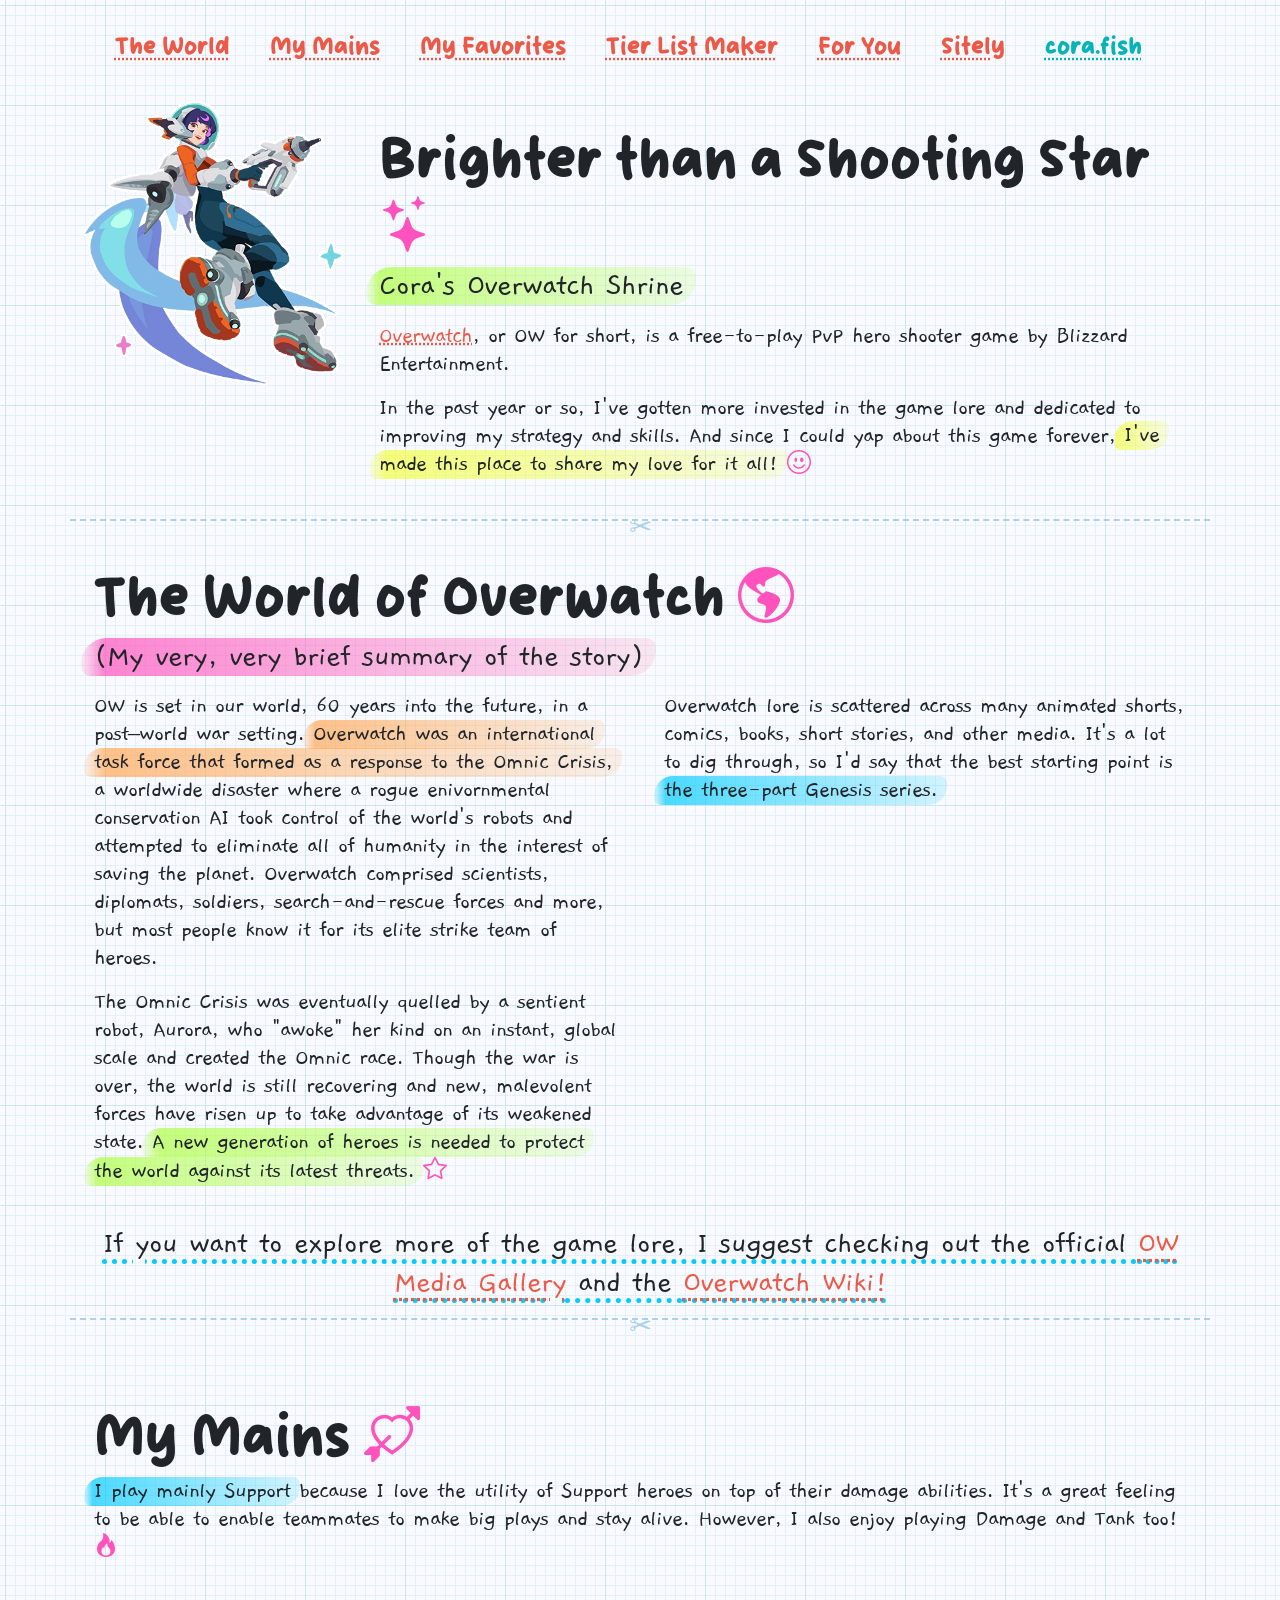
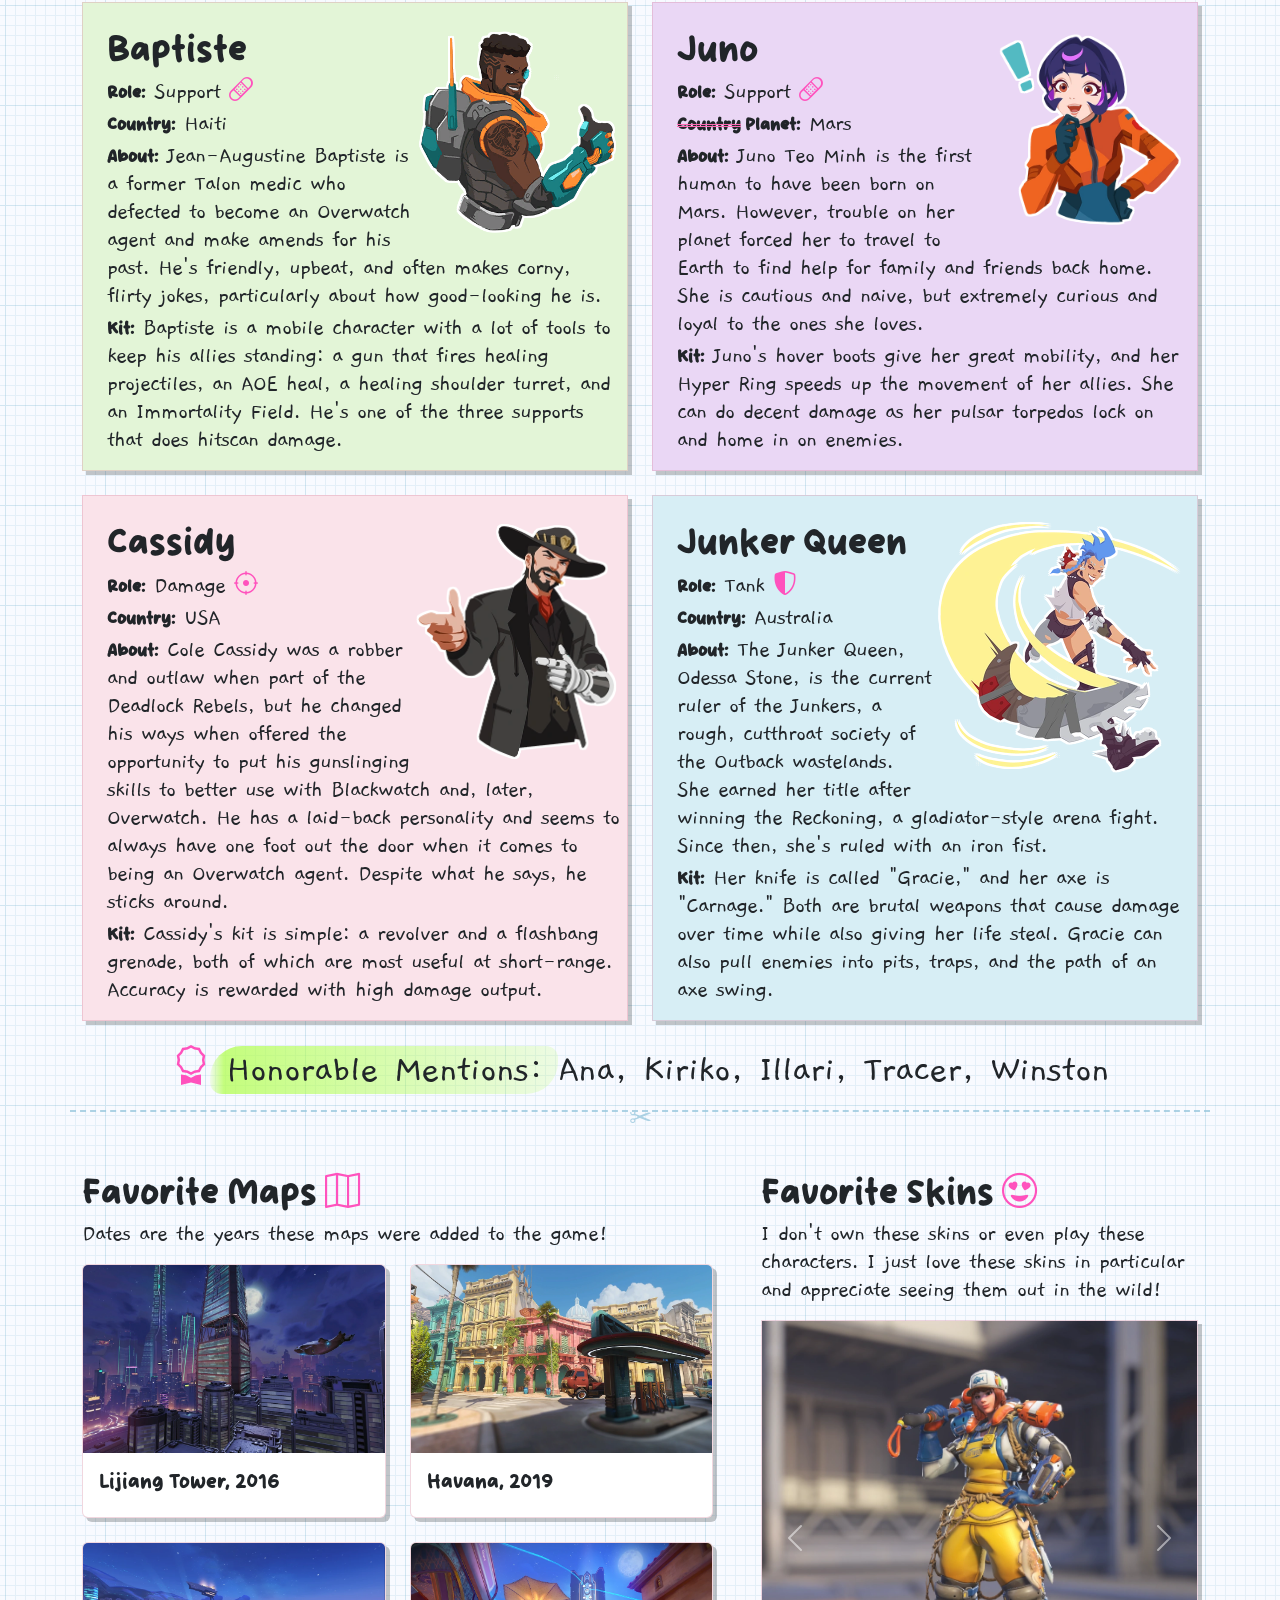
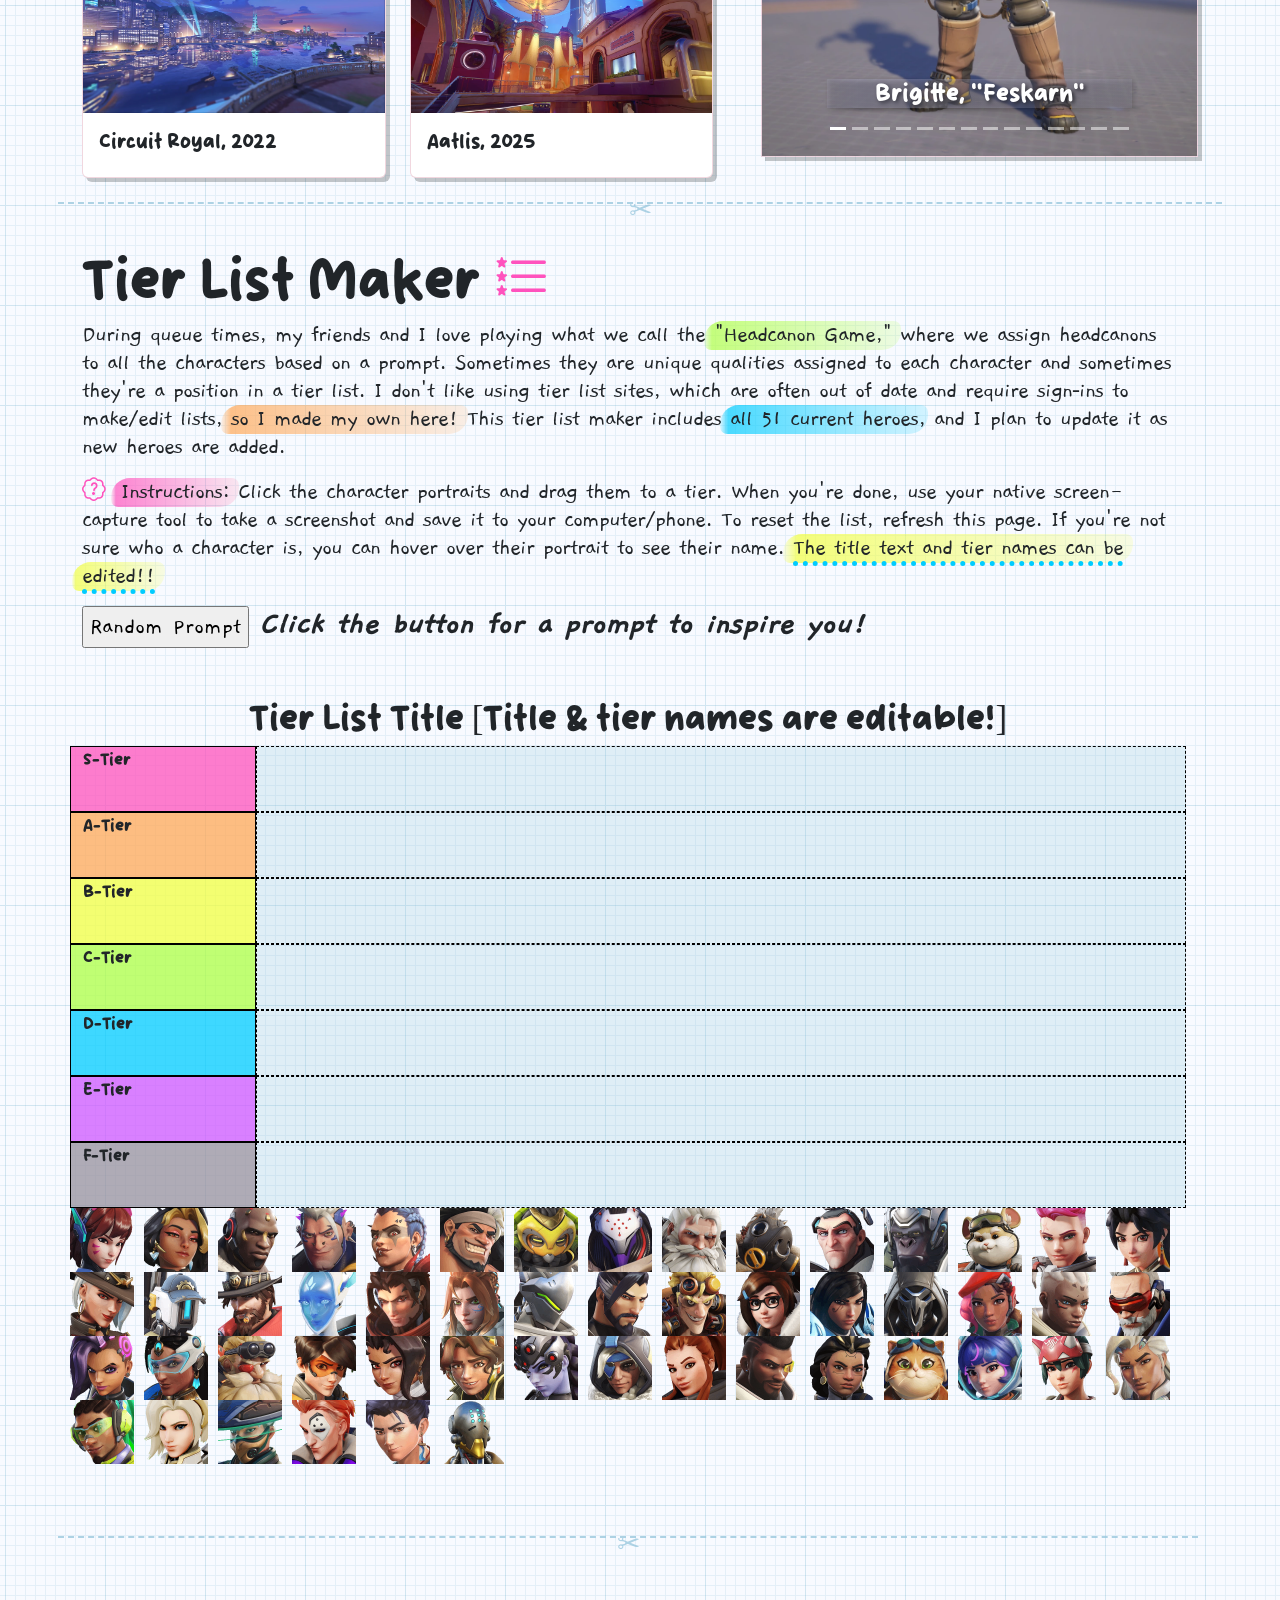
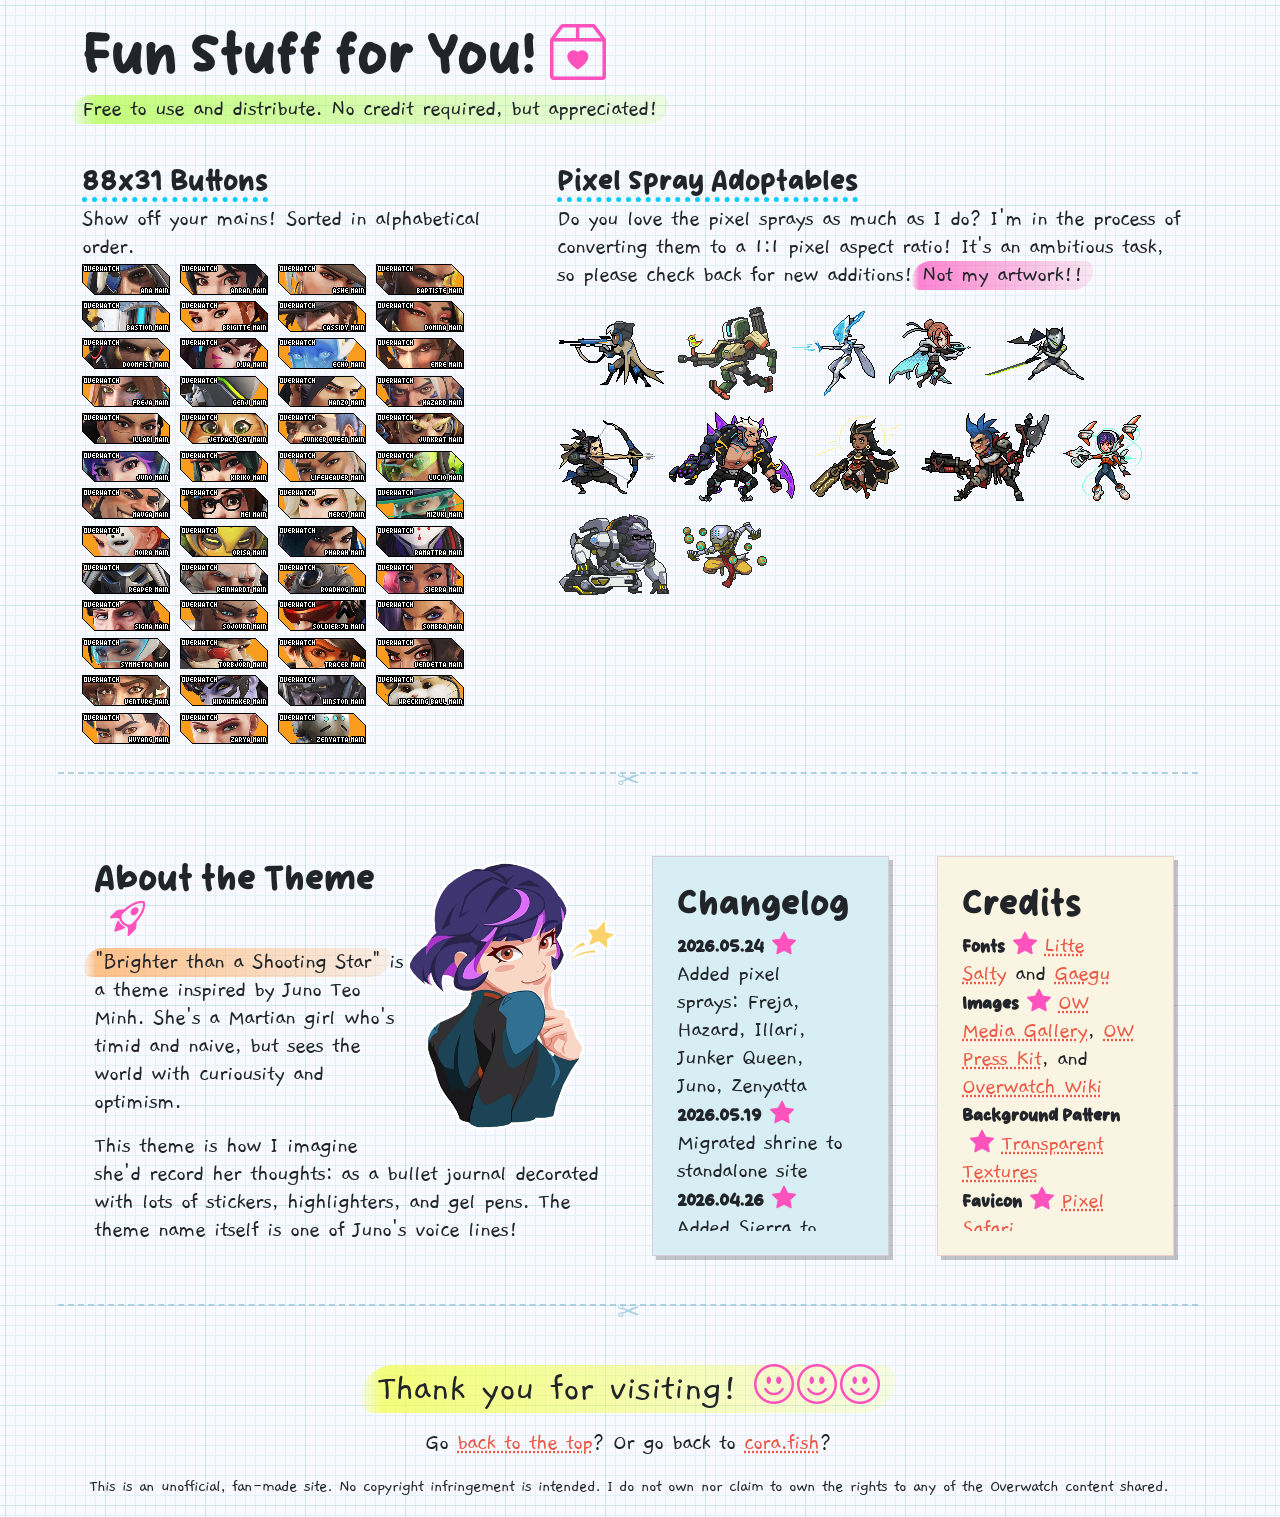
==== commit 14e929e8: "added pixel sprays" ====
--- a/public/index.html
+++ b/public/index.html
@@ -485,12 +485,18 @@
     <div class="col-lg-7 mb-4 ps-4">
         <h3><u>Pixel Spray Adoptables</u></h3>
         <p class="mb-3">Do you love the pixel sprays as much as I do? I'm in the process of converting them to a 1:1 pixel aspect ratio! It's an ambitious task, so please check back for new additions! <mark class="mark-pink">Not my artwork!!</mark></p>
-        <img src="images/Pixel_Spray_Ana.gif" class="mb-1" loading="lazy">
-        <img src="images/Pixel_Spray_Bastion.gif" class="mb-1" loading="lazy">
-        <img src="images/Pixel_Spray_Echo.gif" class="mb-1" loading="lazy">
-        <img src="images/Pixel_Spray_Genji.gif" class="mb-1" loading="lazy">
-        <img src="images/Pixel_Spray_Hanzo.gif" class="mb-1" loading="lazy">
-        <img src="images/Pixel_Spray_Winston.gif" class="mb-1" loading="lazy">
+        <img src="images/Pixel_Spray_Ana.gif" class="mb-1" alt="Ana pixel spray" loading="lazy">
+        <img src="images/Pixel_Spray_Bastion.gif" class="mb-1" alt="Bastion pixel spray" loading="lazy">
+        <img src="images/Pixel_Spray_Echo.gif" class="mb-1" alt="Echo pixel spray" loading="lazy">
+        <img src="images/Pixel_Spray_Freja.gif" class="mb-1" alt="Freja pixel spray" loading="lazy">
+        <img src="images/Pixel_Spray_Genji.gif" class="mb-1" alt="Genji pixel spray" loading="lazy">
+        <img src="images/Pixel_Spray_Hanzo.gif" class="mb-1" alt="Hanzo pixel spray" loading="lazy">
+        <img src="images/Pixel_Spray_Hazard.gif" class="mb-1" alt="Hazard pixel spray" loading="lazy">
+        <img src="images/Pixel_Spray_Illari.gif" class="mb-1" alt="Illari pixel spray" loading="lazy">
+        <img src="images/Pixel_Spray_Junker_Queen.gif" class="mb-1" alt="Junker Queen pixel spray" loading="lazy">
+        <img src="images/Pixel_Spray_Juno.gif" class="mb-1" alt="Icon-Juno pixel spray" loading="lazy">
+        <img src="images/Pixel_Spray_Winston.gif" class="mb-1" alt="Winston pixel spray" loading="lazy">
+        <img src="images/Pixel_Spray_Zenyatta.gif" class="mb-1" alt="Zenyatta pixel spray" loading="lazy">
     </div>
     <hr class="opacity-75">
 </div>
@@ -509,6 +515,7 @@
         <div class="bg-blue papershadow p-4">
             <h2>Changelog</h2>
             <div class="pe-3" style="height: 300px; overflow: scroll;">
+                <p class="mb-0"><b>2026.05.24</b><i class="bi bi-star-fill ms-2 me-2"></i>Added pixel sprays: Freja, Hazard, Illari, Junker Queen, Juno, Zenyatta</p>
                 <p class="mb-0"><b>2026.05.19</b><i class="bi bi-star-fill ms-2 me-2"></i>Migrated shrine to standalone site</p>
                 <p class="mb-0"><b>2026.04.26</b><i class="bi bi-star-fill ms-2 me-2"></i>Added Sierra to tier list maker and 88x31 buttons</p>
                 <p class="mb-0"><b>2026.02.22</b><i class="bi bi-star-fill ms-2 me-2"></i>Changed all instances of "Overwatch 2" to "Overwatch", added new heroes to tier list, updated all 88x31 buttons</p>
